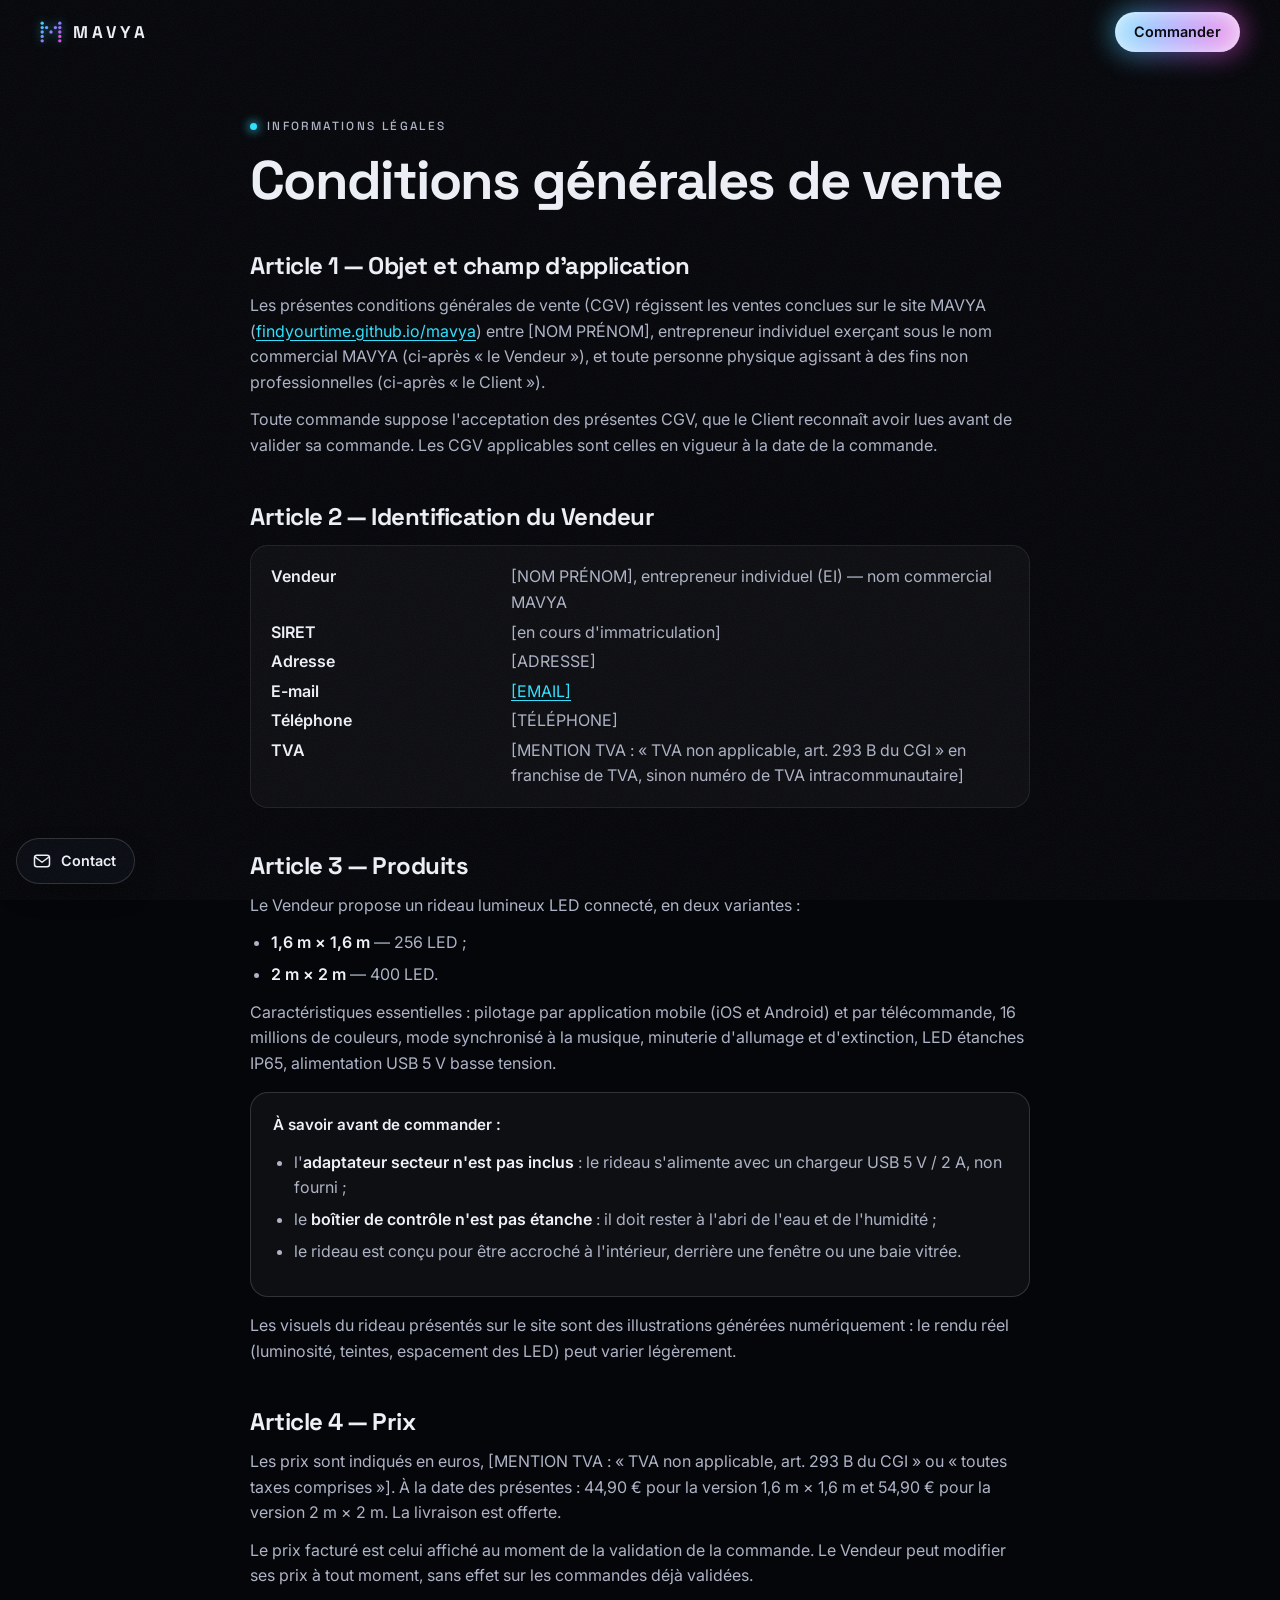
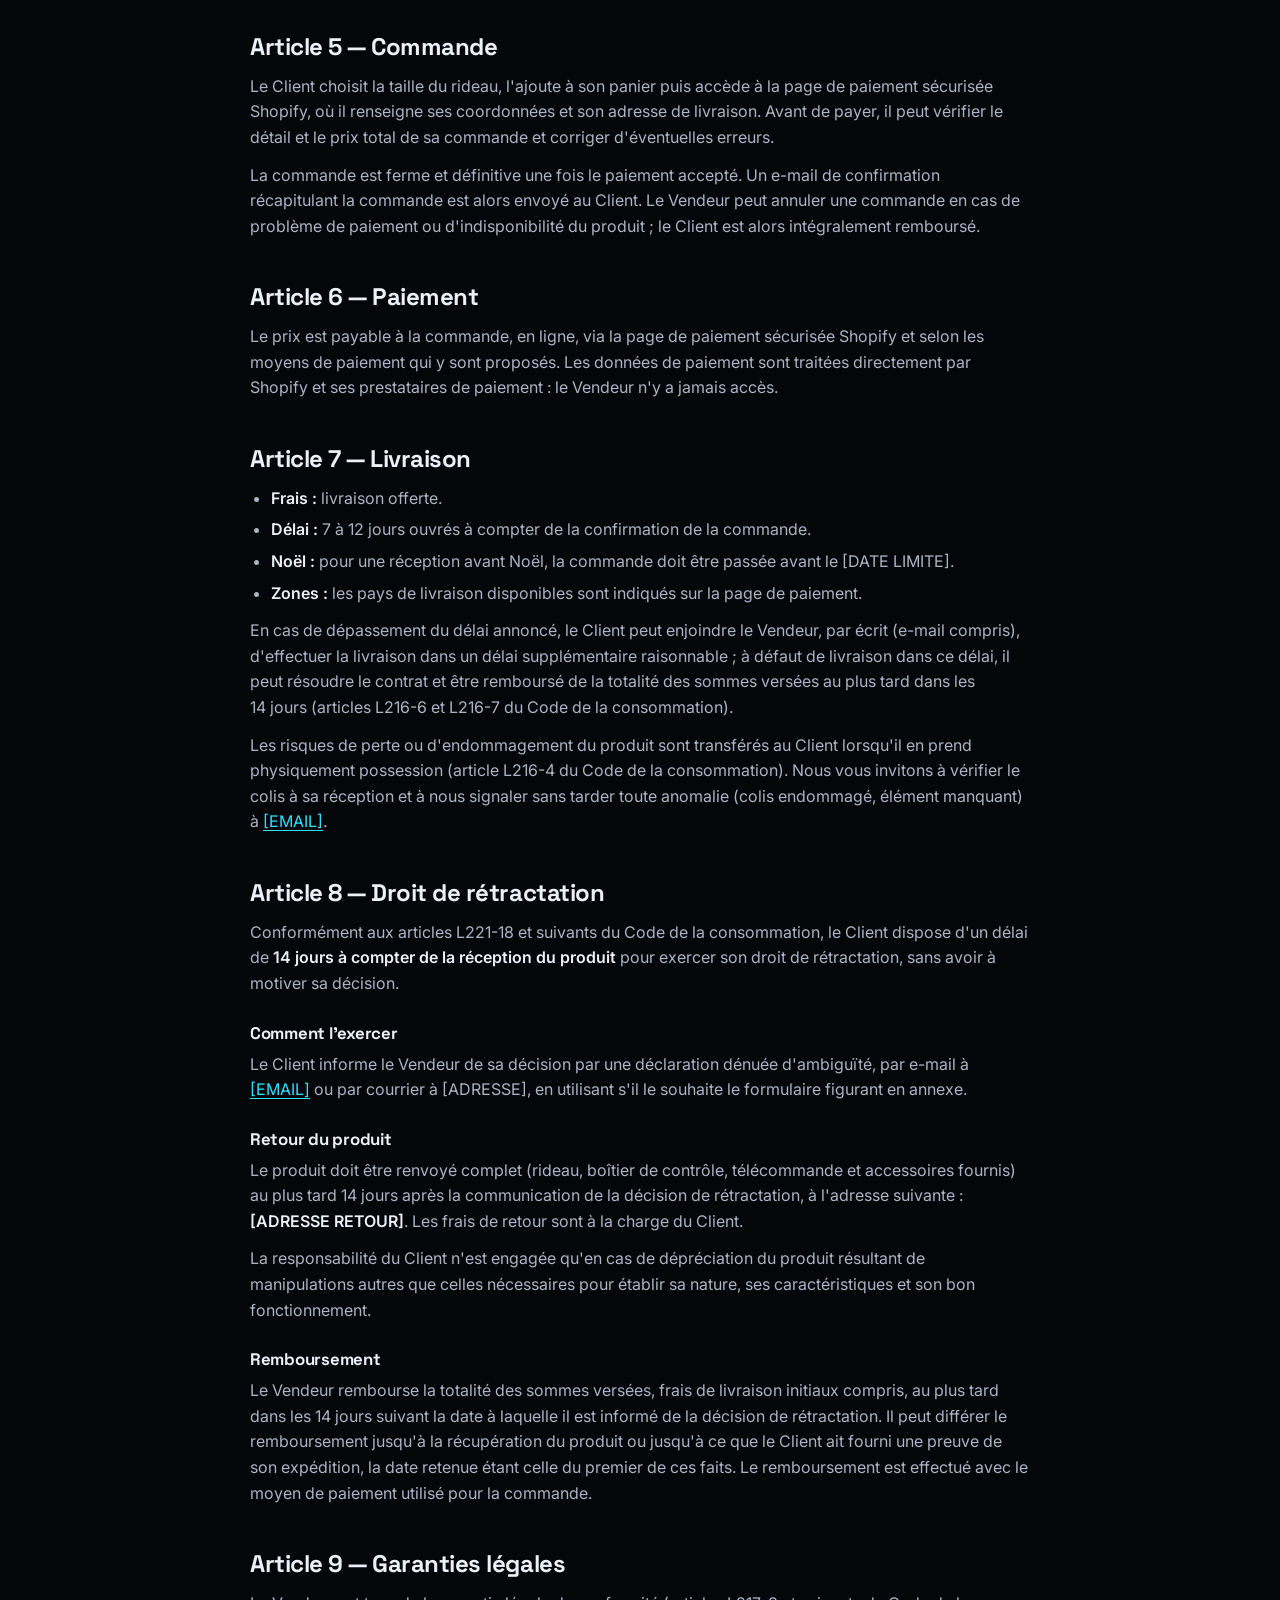
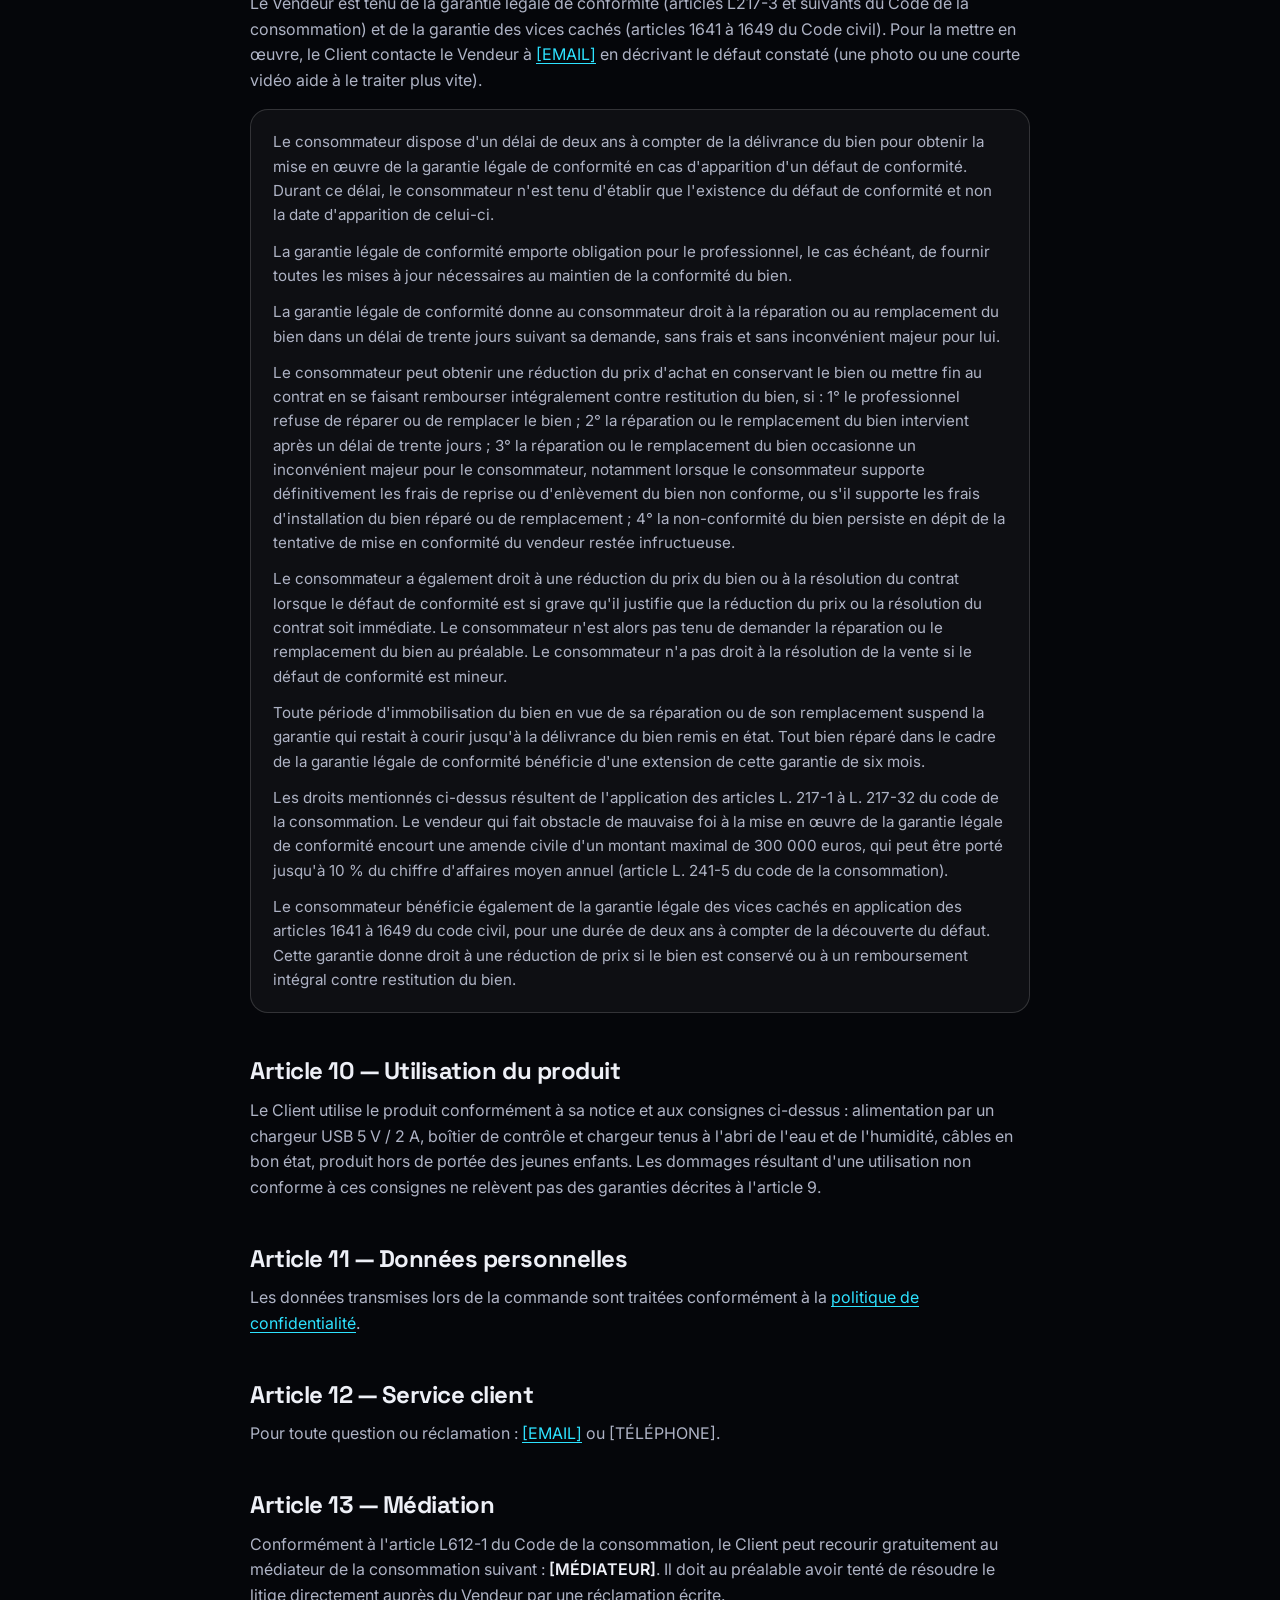
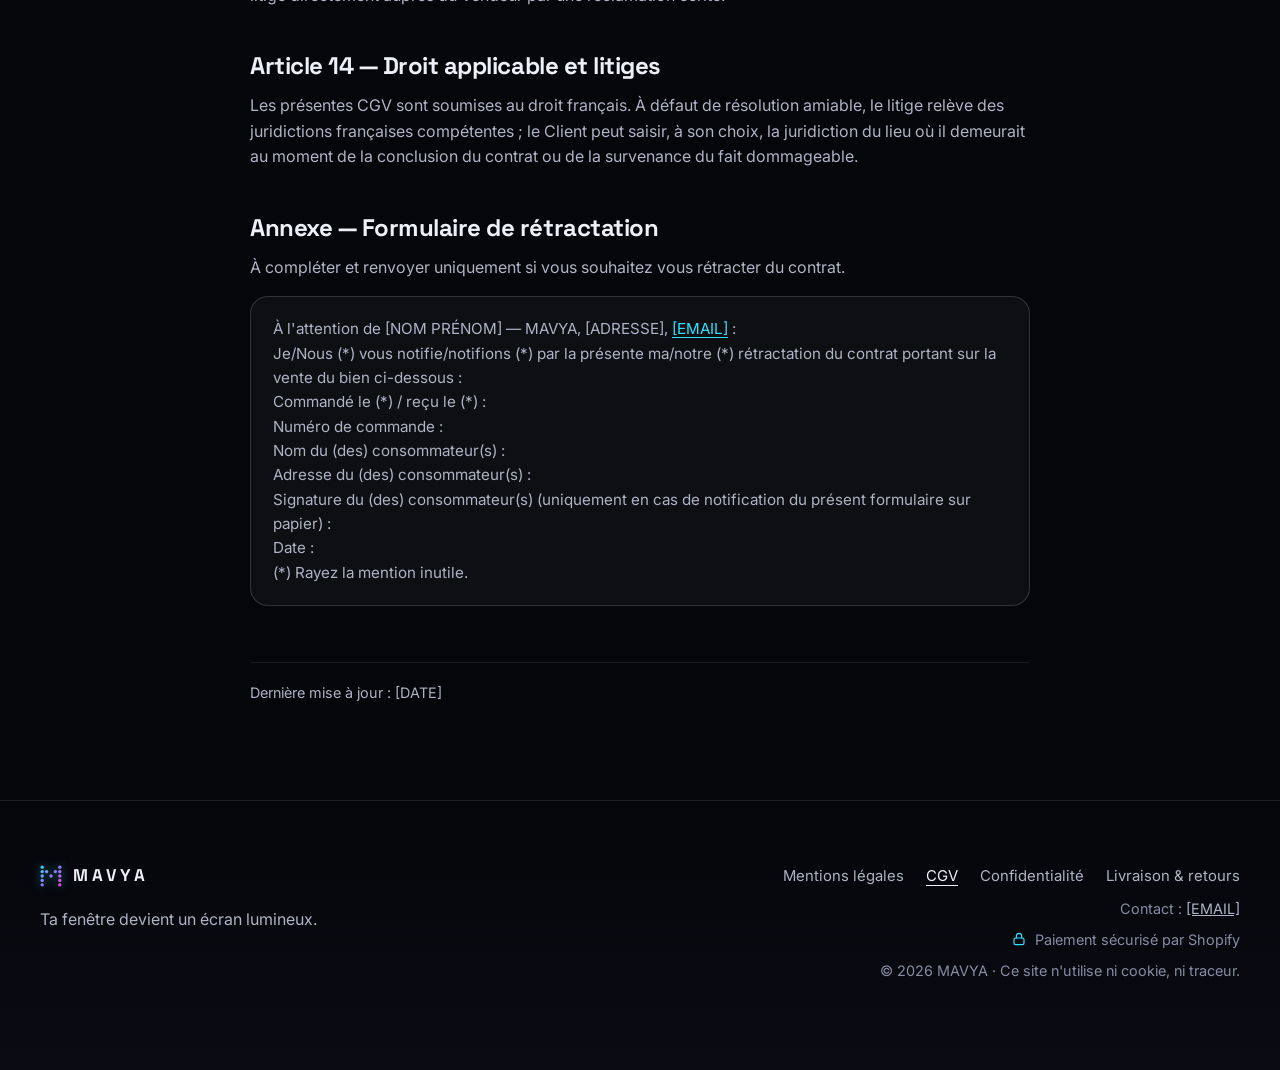
==== cgv.html @ b574ba61 "Site MAVYA : première mise en ligne Co-Authored-By: Claude Opus 5.5 <noreply@anthropic.com>" ====
<!doctype html>
<html lang="fr">
<head>
  <meta charset="utf-8">
  <meta name="viewport" content="width=device-width, initial-scale=1, viewport-fit=cover">
  <title>Conditions générales de vente · MAVYA</title>
  <meta name="description" content="Conditions générales de vente du rideau lumineux LED MAVYA : commande, prix, livraison, droit de rétractation de 14 jours et garanties légales.">
  <link rel="canonical" href="https://findyourtime.github.io/mavya/cgv.html">
  <meta name="theme-color" content="#05060A">
  <meta name="color-scheme" content="dark">
  <link rel="icon" href="assets/img/favicon.svg" type="image/svg+xml">
  <link rel="apple-touch-icon" href="assets/img/apple-touch-icon.png">
  <link rel="preconnect" href="https://fonts.googleapis.com">
  <link rel="preconnect" href="https://fonts.gstatic.com" crossorigin>
  <link rel="stylesheet" href="https://fonts.googleapis.com/css2?family=Inter:wght@400;500;600&family=Space+Grotesk:wght@500;700&display=swap">
  <link rel="stylesheet" href="assets/css/main.css?v=dev">
  <script>document.documentElement.classList.add('js');</script>
  <script type="module" src="assets/js/ui.js?v=dev"></script>
</head>
<body>
  <a class="skip" href="#contenu">Aller au contenu</a>
  <div class="progress" data-progress aria-hidden="true"></div>
  <svg width="0" height="0" style="position:absolute" aria-hidden="true" focusable="false">
    <defs>
      <linearGradient id="g-logo" gradientUnits="userSpaceOnUse" x1="0" y1="0" x2="5" y2="5"><stop offset="0" stop-color="#2DE2FF"/><stop offset=".5" stop-color="#8F7BFF"/><stop offset="1" stop-color="#FF3DD8"/></linearGradient>
      <g id="logo-m"><circle cx=".5" cy=".5" r=".38"/><circle cx="4.5" cy=".5" r=".38"/><circle cx=".5" cy="1.5" r=".38"/><circle cx="1.5" cy="1.5" r=".38"/><circle cx="3.5" cy="1.5" r=".38"/><circle cx="4.5" cy="1.5" r=".38"/><circle cx=".5" cy="2.5" r=".38"/><circle cx="2.5" cy="2.5" r=".38"/><circle cx="4.5" cy="2.5" r=".38"/><circle cx=".5" cy="3.5" r=".38"/><circle cx="4.5" cy="3.5" r=".38"/><circle cx=".5" cy="4.5" r=".38"/><circle cx="4.5" cy="4.5" r=".38"/></g>
    </defs>
  </svg>

  <header class="site-header">
    <div class="wrap site-header__in">
      <a class="logo" href="index.html" aria-label="MAVYA, accueil">
        <svg class="logo__mark" viewBox="0 0 5 5" aria-hidden="true"><use href="#logo-m" fill="url(#g-logo)"/></svg>
        <span>MAVYA</span>
      </a>
      <a class="btn btn--primary btn--small" href="index.html#acheter">Commander</a>
    </div>
  </header>

  <main id="contenu" class="legal">
    <div class="legal__in">
      <p class="eyebrow">Informations légales</p>
      <h1>Conditions générales de vente</h1>

      <h2>Article 1 — Objet et champ d'application</h2>
      <p>Les présentes conditions générales de vente (CGV) régissent les ventes conclues sur le site MAVYA (<a href="https://findyourtime.github.io/mavya/">findyourtime.github.io/mavya</a>) entre [NOM PRÉNOM], entrepreneur individuel exerçant sous le nom commercial MAVYA (ci-après «&nbsp;le Vendeur&nbsp;»), et toute personne physique agissant à des fins non professionnelles (ci-après «&nbsp;le Client&nbsp;»).</p>
      <p>Toute commande suppose l'acceptation des présentes CGV, que le Client reconnaît avoir lues avant de valider sa commande. Les CGV applicables sont celles en vigueur à la date de la commande.</p>

      <h2>Article 2 — Identification du Vendeur</h2>
      <dl>
        <dt>Vendeur</dt><dd>[NOM PRÉNOM], entrepreneur individuel (EI) — nom commercial MAVYA</dd>
        <dt>SIRET</dt><dd>[en cours d'immatriculation]</dd>
        <dt>Adresse</dt><dd>[ADRESSE]</dd>
        <dt>E-mail</dt><dd><a href="mailto:[EMAIL]">[EMAIL]</a></dd>
        <dt>Téléphone</dt><dd>[TÉLÉPHONE]</dd>
        <dt>TVA</dt><dd>[MENTION TVA&nbsp;: «&nbsp;TVA non applicable, art. 293 B du CGI&nbsp;» en franchise de TVA, sinon numéro de TVA intracommunautaire]</dd>
      </dl>

      <h2>Article 3 — Produits</h2>
      <p>Le Vendeur propose un rideau lumineux LED connecté, en deux variantes&nbsp;:</p>
      <ul>
        <li><strong>1,6&nbsp;m&nbsp;×&nbsp;1,6&nbsp;m</strong> — 256&nbsp;LED&nbsp;;</li>
        <li><strong>2&nbsp;m&nbsp;×&nbsp;2&nbsp;m</strong> — 400&nbsp;LED.</li>
      </ul>
      <p>Caractéristiques essentielles&nbsp;: pilotage par application mobile (iOS et Android) et par télécommande, 16 millions de couleurs, mode synchronisé à la musique, minuterie d'allumage et d'extinction, LED étanches IP65, alimentation USB 5&nbsp;V basse tension.</p>
      <div class="legal__box">
        <p><strong>À savoir avant de commander&nbsp;:</strong></p>
        <ul>
          <li>l'<strong>adaptateur secteur n'est pas inclus</strong>&nbsp;: le rideau s'alimente avec un chargeur USB 5&nbsp;V&nbsp;/&nbsp;2&nbsp;A, non fourni&nbsp;;</li>
          <li>le <strong>boîtier de contrôle n'est pas étanche</strong>&nbsp;: il doit rester à l'abri de l'eau et de l'humidité&nbsp;;</li>
          <li>le rideau est conçu pour être accroché à l'intérieur, derrière une fenêtre ou une baie vitrée.</li>
        </ul>
      </div>
      <p>Les visuels du rideau présentés sur le site sont des illustrations générées numériquement&nbsp;: le rendu réel (luminosité, teintes, espacement des LED) peut varier légèrement.</p>

      <h2>Article 4 — Prix</h2>
      <p>Les prix sont indiqués en euros, [MENTION TVA&nbsp;: «&nbsp;TVA non applicable, art. 293 B du CGI&nbsp;» ou «&nbsp;toutes taxes comprises&nbsp;»]. À la date des présentes&nbsp;: 44,90&nbsp;€ pour la version 1,6&nbsp;m&nbsp;×&nbsp;1,6&nbsp;m et 54,90&nbsp;€ pour la version 2&nbsp;m&nbsp;×&nbsp;2&nbsp;m. La livraison est offerte.</p>
      <p>Le prix facturé est celui affiché au moment de la validation de la commande. Le Vendeur peut modifier ses prix à tout moment, sans effet sur les commandes déjà validées.</p>

      <h2>Article 5 — Commande</h2>
      <p>Le Client choisit la taille du rideau, l'ajoute à son panier puis accède à la page de paiement sécurisée Shopify, où il renseigne ses coordonnées et son adresse de livraison. Avant de payer, il peut vérifier le détail et le prix total de sa commande et corriger d'éventuelles erreurs.</p>
      <p>La commande est ferme et définitive une fois le paiement accepté. Un e-mail de confirmation récapitulant la commande est alors envoyé au Client. Le Vendeur peut annuler une commande en cas de problème de paiement ou d'indisponibilité du produit&nbsp;; le Client est alors intégralement remboursé.</p>

      <h2>Article 6 — Paiement</h2>
      <p>Le prix est payable à la commande, en ligne, via la page de paiement sécurisée Shopify et selon les moyens de paiement qui y sont proposés. Les données de paiement sont traitées directement par Shopify et ses prestataires de paiement&nbsp;: le Vendeur n'y a jamais accès.</p>

      <h2>Article 7 — Livraison</h2>
      <ul>
        <li><strong>Frais&nbsp;:</strong> livraison offerte.</li>
        <li><strong>Délai&nbsp;:</strong> 7 à 12 jours ouvrés à compter de la confirmation de la commande.</li>
        <li><strong>Noël&nbsp;:</strong> pour une réception avant Noël, la commande doit être passée avant le [DATE LIMITE].</li>
        <li><strong>Zones&nbsp;:</strong> les pays de livraison disponibles sont indiqués sur la page de paiement.</li>
      </ul>
      <p>En cas de dépassement du délai annoncé, le Client peut enjoindre le Vendeur, par écrit (e-mail compris), d'effectuer la livraison dans un délai supplémentaire raisonnable&nbsp;; à défaut de livraison dans ce délai, il peut résoudre le contrat et être remboursé de la totalité des sommes versées au plus tard dans les 14&nbsp;jours (articles L216-6 et L216-7 du Code de la consommation).</p>
      <p>Les risques de perte ou d'endommagement du produit sont transférés au Client lorsqu'il en prend physiquement possession (article L216-4 du Code de la consommation). Nous vous invitons à vérifier le colis à sa réception et à nous signaler sans tarder toute anomalie (colis endommagé, élément manquant) à <a href="mailto:[EMAIL]">[EMAIL]</a>.</p>

      <h2>Article 8 — Droit de rétractation</h2>
      <p>Conformément aux articles L221-18 et suivants du Code de la consommation, le Client dispose d'un délai de <strong>14&nbsp;jours à compter de la réception du produit</strong> pour exercer son droit de rétractation, sans avoir à motiver sa décision.</p>
      <h3>Comment l'exercer</h3>
      <p>Le Client informe le Vendeur de sa décision par une déclaration dénuée d'ambiguïté, par e-mail à <a href="mailto:[EMAIL]">[EMAIL]</a> ou par courrier à [ADRESSE], en utilisant s'il le souhaite le formulaire figurant en annexe.</p>
      <h3>Retour du produit</h3>
      <p>Le produit doit être renvoyé complet (rideau, boîtier de contrôle, télécommande et accessoires fournis) au plus tard 14&nbsp;jours après la communication de la décision de rétractation, à l'adresse suivante&nbsp;: <strong>[ADRESSE RETOUR]</strong>. Les frais de retour sont à la charge du Client.</p>
      <p>La responsabilité du Client n'est engagée qu'en cas de dépréciation du produit résultant de manipulations autres que celles nécessaires pour établir sa nature, ses caractéristiques et son bon fonctionnement.</p>
      <h3>Remboursement</h3>
      <p>Le Vendeur rembourse la totalité des sommes versées, frais de livraison initiaux compris, au plus tard dans les 14&nbsp;jours suivant la date à laquelle il est informé de la décision de rétractation. Il peut différer le remboursement jusqu'à la récupération du produit ou jusqu'à ce que le Client ait fourni une preuve de son expédition, la date retenue étant celle du premier de ces faits. Le remboursement est effectué avec le moyen de paiement utilisé pour la commande.</p>

      <h2>Article 9 — Garanties légales</h2>
      <p>Le Vendeur est tenu de la garantie légale de conformité (articles L217-3 et suivants du Code de la consommation) et de la garantie des vices cachés (articles 1641 à 1649 du Code civil). Pour la mettre en œuvre, le Client contacte le Vendeur à <a href="mailto:[EMAIL]">[EMAIL]</a> en décrivant le défaut constaté (une photo ou une courte vidéo aide à le traiter plus vite).</p>
      <div class="legal__box">
        <p>Le consommateur dispose d'un délai de deux ans à compter de la délivrance du bien pour obtenir la mise en œuvre de la garantie légale de conformité en cas d'apparition d'un défaut de conformité. Durant ce délai, le consommateur n'est tenu d'établir que l'existence du défaut de conformité et non la date d'apparition de celui-ci.</p>
        <p>La garantie légale de conformité emporte obligation pour le professionnel, le cas échéant, de fournir toutes les mises à jour nécessaires au maintien de la conformité du bien.</p>
        <p>La garantie légale de conformité donne au consommateur droit à la réparation ou au remplacement du bien dans un délai de trente jours suivant sa demande, sans frais et sans inconvénient majeur pour lui.</p>
        <p>Le consommateur peut obtenir une réduction du prix d'achat en conservant le bien ou mettre fin au contrat en se faisant rembourser intégralement contre restitution du bien, si&nbsp;: 1° le professionnel refuse de réparer ou de remplacer le bien&nbsp;; 2° la réparation ou le remplacement du bien intervient après un délai de trente jours&nbsp;; 3° la réparation ou le remplacement du bien occasionne un inconvénient majeur pour le consommateur, notamment lorsque le consommateur supporte définitivement les frais de reprise ou d'enlèvement du bien non conforme, ou s'il supporte les frais d'installation du bien réparé ou de remplacement&nbsp;; 4° la non-conformité du bien persiste en dépit de la tentative de mise en conformité du vendeur restée infructueuse.</p>
        <p>Le consommateur a également droit à une réduction du prix du bien ou à la résolution du contrat lorsque le défaut de conformité est si grave qu'il justifie que la réduction du prix ou la résolution du contrat soit immédiate. Le consommateur n'est alors pas tenu de demander la réparation ou le remplacement du bien au préalable. Le consommateur n'a pas droit à la résolution de la vente si le défaut de conformité est mineur.</p>
        <p>Toute période d'immobilisation du bien en vue de sa réparation ou de son remplacement suspend la garantie qui restait à courir jusqu'à la délivrance du bien remis en état. Tout bien réparé dans le cadre de la garantie légale de conformité bénéficie d'une extension de cette garantie de six mois.</p>
        <p>Les droits mentionnés ci-dessus résultent de l'application des articles L. 217-1 à L. 217-32 du code de la consommation. Le vendeur qui fait obstacle de mauvaise foi à la mise en œuvre de la garantie légale de conformité encourt une amende civile d'un montant maximal de 300 000 euros, qui peut être porté jusqu'à 10 % du chiffre d'affaires moyen annuel (article L. 241-5 du code de la consommation).</p>
        <p>Le consommateur bénéficie également de la garantie légale des vices cachés en application des articles 1641 à 1649 du code civil, pour une durée de deux ans à compter de la découverte du défaut. Cette garantie donne droit à une réduction de prix si le bien est conservé ou à un remboursement intégral contre restitution du bien.</p>
      </div>

      <h2>Article 10 — Utilisation du produit</h2>
      <p>Le Client utilise le produit conformément à sa notice et aux consignes ci-dessus&nbsp;: alimentation par un chargeur USB 5&nbsp;V&nbsp;/&nbsp;2&nbsp;A, boîtier de contrôle et chargeur tenus à l'abri de l'eau et de l'humidité, câbles en bon état, produit hors de portée des jeunes enfants. Les dommages résultant d'une utilisation non conforme à ces consignes ne relèvent pas des garanties décrites à l'article 9.</p>

      <h2>Article 11 — Données personnelles</h2>
      <p>Les données transmises lors de la commande sont traitées conformément à la <a href="confidentialite.html">politique de confidentialité</a>.</p>

      <h2>Article 12 — Service client</h2>
      <p>Pour toute question ou réclamation&nbsp;: <a href="mailto:[EMAIL]">[EMAIL]</a> ou [TÉLÉPHONE].</p>

      <h2>Article 13 — Médiation</h2>
      <p>Conformément à l'article L612-1 du Code de la consommation, le Client peut recourir gratuitement au médiateur de la consommation suivant&nbsp;: <strong>[MÉDIATEUR]</strong>. Il doit au préalable avoir tenté de résoudre le litige directement auprès du Vendeur par une réclamation écrite.</p>

      <h2>Article 14 — Droit applicable et litiges</h2>
      <p>Les présentes CGV sont soumises au droit français. À défaut de résolution amiable, le litige relève des juridictions françaises compétentes&nbsp;; le Client peut saisir, à son choix, la juridiction du lieu où il demeurait au moment de la conclusion du contrat ou de la survenance du fait dommageable.</p>

      <h2>Annexe — Formulaire de rétractation</h2>
      <p>À compléter et renvoyer uniquement si vous souhaitez vous rétracter du contrat.</p>
      <div class="legal__box">
        <p class="legal__form">À l'attention de [NOM PRÉNOM] — MAVYA, [ADRESSE], <a href="mailto:[EMAIL]">[EMAIL]</a>&nbsp;:
Je/Nous (*) vous notifie/notifions (*) par la présente ma/notre (*) rétractation du contrat portant sur la vente du bien ci-dessous&nbsp;:
Commandé le (*) / reçu le (*)&nbsp;:
Numéro de commande&nbsp;:
Nom du (des) consommateur(s)&nbsp;:
Adresse du (des) consommateur(s)&nbsp;:
Signature du (des) consommateur(s) (uniquement en cas de notification du présent formulaire sur papier)&nbsp;:
Date&nbsp;:
(*) Rayez la mention inutile.</p>
      </div>

      <p class="legal__updated">Dernière mise à jour&nbsp;: [DATE]</p>
    </div>
  </main>

  <footer class="site-footer">
    <div class="wrap site-footer__in">
      <div>
        <a class="logo" href="index.html" aria-label="MAVYA, accueil">
          <svg class="logo__mark" viewBox="0 0 5 5" aria-hidden="true"><use href="#logo-m" fill="url(#g-logo)"/></svg>
          <span>MAVYA</span>
        </a>
        <p class="site-footer__slogan">Ta fenêtre devient un écran lumineux.</p>
      </div>
      <div class="site-footer__info">
        <nav class="site-footer__legal" aria-label="Informations légales">
          <a href="mentions-legales.html">Mentions légales</a>
          <a href="cgv.html" aria-current="page">CGV</a>
          <a href="confidentialite.html">Confidentialité</a>
          <a href="livraison-retours.html">Livraison &amp; retours</a>
        </nav>
        <p>Contact&nbsp;: <a href="mailto:[EMAIL]">[EMAIL]</a></p>
        <p class="site-footer__secure"><svg viewBox="0 0 24 24" aria-hidden="true"><rect x="4.5" y="10.5" width="15" height="10" rx="2.5"/><path d="M8 10.5v-3a4 4 0 0 1 8 0v3"/></svg>Paiement sécurisé par Shopify</p>
        <p>© 2026 MAVYA · Ce site n'utilise ni cookie, ni traceur.</p>
      </div>
    </div>
  </footer>

  <!-- boutons flottants : contact, et retour en haut (visible après le premier écran) -->
  <a class="fab fab--mail" href="mailto:[EMAIL]"><svg viewBox="0 0 24 24" aria-hidden="true"><rect x="3" y="5" width="18" height="14" rx="3"/><path d="m4 7.5 8 6 8-6"/></svg><span class="fab__label">Contact<span class="sr-only"> par e-mail</span></span></a>
  <a class="fab fab--top" href="#top" data-totop><svg viewBox="0 0 24 24" aria-hidden="true"><path d="M12 19V5m-6 6 6-6 6 6"/></svg><span class="fab__label">Revenir en haut de la page</span></a>

  <!-- bandeau cookies : emplacement réservé, vide tant que le site n'utilise aucun traceur (voir README) -->
  <div class="consent" id="consent" hidden></div>
</body>
</html>
---- assets/css/main.css ----
/* MAVYA — feuille de style commune (accueil + pages légales). Mobile d'abord. */

:root {
  --bg: #05060A;
  --bg-1: #0A0C13;
  --bg-2: #10131C;
  --line: rgba(255, 255, 255, .08);
  --line-2: rgba(255, 255, 255, .15);
  --ink: #EEF0F7;
  --ink-2: #AEB3C5;
  --ink-3: #868CA2;
  --cyan: #2DE2FF;
  --magenta: #FF3DD8;
  --violet: #8F7BFF;
  --gold: #FFC65A;
  --neon: linear-gradient(100deg, var(--cyan), var(--violet) 50%, var(--magenta));
  --f-display: 'Space Grotesk', ui-sans-serif, system-ui, -apple-system, 'Segoe UI', Roboto, sans-serif;
  --f-body: 'Inter', ui-sans-serif, system-ui, -apple-system, 'Segoe UI', Roboto, sans-serif;
  --r-lg: 28px;
  --r-md: 20px;
  --r-pill: 999px;
  --ease: cubic-bezier(.2, .75, .2, 1);
  --header-h: 64px;
  --header-h-s: 52px;    /* en-tête réduit, dès qu'on a défilé */
  --consent-h: 0px;      /* hauteur du futur bandeau cookies (emplacement réservé, voir plus bas) */
  --float-bottom: calc(env(safe-area-inset-bottom) + var(--consent-h) + 16px);   /* boutons flottants */
  --gutter: 20px;
  color-scheme: dark;
}

/* ---------- Base ---------- */
*, *::before, *::after { box-sizing: border-box; }
html { -webkit-text-size-adjust: 100%; text-size-adjust: 100%; scroll-padding-top: calc(var(--header-h-s) + 16px); }
@media (prefers-reduced-motion: no-preference) { html:has(.legal) { scroll-behavior: smooth; } }   /* l'accueil défile avec Lenis */
html.lenis, html.lenis body { height: auto; }
.lenis.lenis-smooth { scroll-behavior: auto !important; }
.lenis.lenis-stopped { overflow: clip; }
body {
  margin: 0; min-height: 100vh; background: var(--bg); color: var(--ink);
  font: 400 1rem/1.6 var(--f-body); -webkit-font-smoothing: antialiased; -moz-osx-font-smoothing: grayscale;
  overflow-x: clip;
}
/* grain léger sur toute la page */
body::after {
  content: ""; position: fixed; inset: 0; z-index: 90; pointer-events: none; opacity: .055;
  background-image: url("data:image/svg+xml,%3Csvg xmlns='http://www.w3.org/2000/svg' width='160' height='160'%3E%3Cfilter id='n'%3E%3CfeTurbulence type='fractalNoise' baseFrequency='.85' numOctaves='2' stitchTiles='stitch'/%3E%3C/filter%3E%3Crect width='100%25' height='100%25' filter='url(%23n)'/%3E%3C/svg%3E");
}
img, svg, canvas { display: block; max-width: 100%; }
a { color: inherit; }
p { margin: 0; }
h1, h2, h3 { margin: 0; font-family: var(--f-display); font-weight: 700; letter-spacing: -.03em; line-height: 1.04; text-wrap: balance; }
h2 { font-size: clamp(2rem, 7.6vw, 3.9rem); }
h3 { font-size: 1.14rem; line-height: 1.25; letter-spacing: -.015em; }
::selection { background: rgba(255, 61, 216, .35); color: #fff; }
:focus-visible { outline: 2px solid var(--cyan); outline-offset: 3px; border-radius: 6px; }
[tabindex="-1"]:focus-visible { outline: none; }   /* sections ciblées par un lien interne : le focus suit, sans cadre */
.nowrap { white-space: nowrap; }
.sr-only { position: absolute !important; width: 1px; height: 1px; overflow: hidden; clip: rect(0 0 0 0); white-space: nowrap; }
.skip { position: fixed; z-index: 100; left: 12px; top: 12px; padding: 10px 16px; border-radius: var(--r-pill); background: var(--ink); color: var(--bg); font-weight: 600; text-decoration: none; transform: translateY(-160%); }
.skip:focus { transform: none; }
.wrap { width: min(1200px, 100% - var(--gutter) * 2); margin-inline: auto; }
.wrap--narrow { width: min(820px, 100% - var(--gutter) * 2); }
.section { position: relative; padding: clamp(88px, 15vw, 168px) 0; }

.eyebrow {
  display: inline-flex; align-items: center; gap: 10px;
  font: 500 .74rem/1.2 var(--f-display); letter-spacing: .2em; text-transform: uppercase; color: var(--ink-2);
}
.eyebrow::before { content: ""; flex: none; width: 7px; height: 7px; border-radius: 50%; background: var(--cyan); box-shadow: 0 0 10px 2px rgba(45, 226, 255, .6); }
.glow-text { background: var(--neon); -webkit-background-clip: text; background-clip: text; color: transparent; }
.gold-text { background: linear-gradient(100deg, #FFE29A, var(--gold) 45%, #FF9A3D); -webkit-background-clip: text; background-clip: text; color: transparent; }
.section-head { display: grid; gap: 16px; justify-items: center; max-width: 780px; margin: 0 auto clamp(40px, 7vw, 72px); text-align: center; }
.section-head > p:not(.eyebrow) { max-width: 560px; color: var(--ink-2); font-size: 1.05rem; }

/* ---------- Boutons ---------- */
.btn {
  position: relative; display: inline-flex; align-items: center; justify-content: center; gap: 10px;
  min-height: 52px; padding: 0 26px; border: 1px solid transparent; border-radius: var(--r-pill);
  font: 600 1rem/1 var(--f-body); text-decoration: none; white-space: nowrap; cursor: pointer;
  transition: transform .25s var(--ease), background-color .25s var(--ease), border-color .25s var(--ease), box-shadow .25s var(--ease);
  -webkit-tap-highlight-color: transparent;
}
.btn svg { width: 18px; height: 18px; flex: none; }
.btn--primary { isolation: isolate; background: #F4F6FF; color: #05060A; box-shadow: inset 0 1px 0 #fff; }
.btn--primary::before {
  content: ""; position: absolute; z-index: -1; inset: -3px; border-radius: inherit;
  background: var(--neon); filter: blur(14px); opacity: .6; transition: opacity .3s var(--ease);
}
.btn--ghost { background: rgba(255, 255, 255, .04); color: var(--ink); border-color: var(--line-2); }
.btn--small { min-height: 40px; padding: 0 18px; font-size: .9rem; }
.btn--block { width: 100%; }
.btn:active { transform: scale(.97); }

/* ---------- En-tête : se réduit, devient translucide et floute ce qui passe dessous au défilement ---------- */
.site-header {
  position: fixed; z-index: 50; inset: 0 0 auto; padding-top: env(safe-area-inset-top);
  border-bottom: 1px solid transparent;
  transition: background-color .35s var(--ease), border-color .35s var(--ease), -webkit-backdrop-filter .35s var(--ease), backdrop-filter .35s var(--ease);
}
.site-header.is-scrolled, html:not(.js) .site-header {
  background: rgba(5, 6, 10, .6); border-bottom-color: var(--line);
  -webkit-backdrop-filter: blur(16px) saturate(150%); backdrop-filter: blur(16px) saturate(150%);
}
.site-header__in { height: var(--header-h); display: flex; align-items: center; justify-content: space-between; gap: 16px; transition: height .35s var(--ease); }
.site-header.is-scrolled .site-header__in { height: var(--header-h-s); }
.logo { display: inline-flex; align-items: center; gap: 11px; color: var(--ink); text-decoration: none; font: 700 1.06rem/1 var(--f-display); letter-spacing: .24em; transform-origin: 0 50%; transition: transform .35s var(--ease); }
.site-header.is-scrolled .logo { transform: scale(.92); }
.logo__mark { width: 22px; height: 22px; filter: drop-shadow(0 0 5px rgba(45, 226, 255, .55)); }
.site-nav { display: none; }
@media (min-width: 900px) {
  .site-nav { display: flex; gap: 30px; margin-left: auto; margin-right: 12px; }
  .site-nav a { color: var(--ink-2); font-size: .92rem; text-decoration: none; transition: color .2s, text-shadow .2s; }
}

/* ---------- Barre de progression de lecture (dévoile le dégradé néon de gauche à droite) ---------- */
.progress {
  position: fixed; z-index: 55; top: 0; left: 0; right: 0; height: 2px; pointer-events: none;
  background: var(--neon); box-shadow: 0 0 10px rgba(143, 123, 255, .8), 0 0 3px rgba(45, 226, 255, .7);
  clip-path: inset(-8px calc(100% - var(--p, 0) * 100%) -8px 0);
}

/* ---------- Cadre de grille LED (une « fenêtre ») ---------- */
.led-frame {
  position: relative; aspect-ratio: 1; border-radius: 26px; border: 1px solid var(--line);
  background: radial-gradient(120% 90% at 50% 0%, rgba(143, 123, 255, .07), transparent 60%), linear-gradient(180deg, #0B0D15, #06070C);
  box-shadow: inset 0 1px 0 rgba(255, 255, 255, .05), 0 40px 90px -40px rgba(0, 0, 0, .9);
}
.led-frame::after { /* reflet de vitre */
  content: ""; position: absolute; inset: 0; border-radius: inherit; pointer-events: none;
  background: linear-gradient(125deg, rgba(255, 255, 255, .055), transparent 32%, transparent 70%, rgba(255, 255, 255, .025));
}
.led { width: 100%; height: 100%; }

/* ---------- Hero ---------- */
.hero { position: relative; display: grid; align-items: center; min-height: 100vh; min-height: 100svh; padding: calc(var(--header-h) + 6px) 0 36px; overflow: clip; }
.hero::before {
  content: ""; position: absolute; inset: 0; pointer-events: none;
  background:
    radial-gradient(42% 30% at 50% 26%, rgba(45, 226, 255, .14), transparent 70%),
    radial-gradient(50% 32% at 70% 62%, rgba(255, 61, 216, .11), transparent 70%),
    radial-gradient(40% 26% at 25% 70%, rgba(255, 198, 90, .06), transparent 70%);
}
.hero__in { position: relative; display: grid; gap: 22px; justify-items: center; text-align: center; }
.hero__visual { width: min(80vw, 44svh, 600px); }
.hero__text { display: grid; gap: 16px; justify-items: center; }
.hero__title { font-size: clamp(1.9rem, 8.4vw, 2.9rem); line-height: 1.02; }
.hero__title span { display: block; white-space: nowrap; }
.hero__lead { max-width: 30rem; color: var(--ink-2); font-size: 1rem; }
.hero__cta { display: grid; gap: 12px; justify-items: center; margin-top: 4px; }
.hero__meta { color: var(--ink-3); font-size: .86rem; }
.hero__meta strong { color: var(--ink); font-weight: 600; }
@media (max-height: 700px) and (max-width: 899px) { .hero__lead { display: none; } }
@media (min-width: 900px) {
  .hero__in { grid-template-columns: 1fr minmax(0, 1fr); gap: clamp(40px, 6vw, 96px); justify-items: start; text-align: left; }
  .hero__visual { order: 2; width: min(100%, 74vh, 620px); justify-self: end; }
  .hero__text { justify-items: start; gap: 22px; }
  .hero__title { font-size: clamp(3rem, 4.9vw, 4.9rem); }
  .hero__lead { font-size: 1.12rem; }
  .hero__cta { justify-items: start; }
}
.scroll-hint {
  position: absolute; left: 50%; bottom: 14px; width: 26px; height: 40px; margin-left: -13px;
  border: 1px solid var(--line-2); border-radius: 14px; display: none;
}
.scroll-hint::after { content: ""; position: absolute; left: 50%; top: 8px; width: 3px; height: 8px; margin-left: -1.5px; border-radius: 2px; background: var(--ink-2); }
@media (min-width: 900px) and (min-height: 720px) { .scroll-hint { display: block; } }
/* entrée du hero (CSS : ne dépend pas du chargement des scripts) */
@keyframes rise { from { opacity: 0; transform: translateY(14px); } }
@keyframes fade { from { opacity: 0; } }
@keyframes nudge { 50% { transform: translateY(8px); opacity: .3; } }
.motion .hero__text > * { animation: rise .9s var(--ease) both; }
.motion .hero__text > :nth-child(2) { animation-delay: .06s; }
.motion .hero__text > :nth-child(3) { animation-delay: .16s; }
.motion .hero__text > :nth-child(4) { animation-delay: .26s; }
.motion .hero__visual { animation: fade 1.4s ease both; }
.motion .scroll-hint::after { animation: nudge 1.8s ease-in-out infinite; }

/* ---------- Histoire au défilement (grille épinglée) ---------- */
.story { position: relative; }
.pin-head { display: grid; gap: 14px; justify-items: center; padding-top: clamp(72px, 12vw, 132px); text-align: center; }
.story__stage, .street__stage { padding: clamp(36px, 6vw, 64px) 0 clamp(80px, 12vw, 140px); }
.motion .story__track { height: calc(100vh + 5 * 72vh); height: calc(100svh + 5 * 72svh); }
.motion .story__stage, .motion .street__stage {
  position: sticky; top: 0; height: 100vh; height: 100svh; display: grid; align-items: center; overflow: clip;
  padding: calc(var(--header-h-s) + 4px) 0 calc(env(safe-area-inset-bottom) + 92px);   /* en-tête réduit ; place de la barre d'achat */
}
@media (min-width: 900px) { .motion .story__stage, .motion .street__stage { padding-bottom: 24px; } }
.story__in { display: grid; gap: clamp(14px, 2.4svh, 22px); justify-items: center; text-align: center; }
.story__visual { width: min(76vw, 42svh, 560px); }
.story__captions { position: relative; width: 100%; max-width: 30rem; }
.motion .story__captions { min-height: 8.6rem; }
.story__step { display: none; }
.story__step.is-active { display: block; }
html:not(.js) .story__step { display: block; margin-bottom: 28px; }
.motion .story__step { display: block; position: absolute; inset: 0 0 auto; opacity: 0; transform: translateY(14px); transition: opacity .45s var(--ease), transform .45s var(--ease); visibility: hidden; }
.motion .story__step.is-active { opacity: 1; transform: none; visibility: visible; }
.story__num { font: 500 .74rem/1 var(--f-display); letter-spacing: .2em; color: var(--cyan); margin-bottom: 10px; }
.story__step h3 { font-size: clamp(1.32rem, 5.2vw, 2.1rem); letter-spacing: -.025em; line-height: 1.1; }
.story__step p:not(.story__num) { margin-top: 10px; color: var(--ink-2); font-size: .98rem; }
.chips { display: flex; flex-wrap: wrap; justify-content: center; gap: 6px; margin-top: 12px; }
.chip { display: inline-flex; align-items: center; gap: 6px; padding: 5px 11px; border-radius: var(--r-pill); border: 1px solid var(--line-2); background: rgba(255, 255, 255, .03); color: var(--ink-2); font-size: .78rem; }
.chip svg { width: 14px; height: 14px; }
.eq { display: inline-flex; align-items: flex-end; gap: 2px; height: 12px; }
.eq i { width: 3px; height: 100%; border-radius: 1px; background: var(--magenta); transform-origin: bottom; }
.motion .eq i { animation: eq .9s ease-in-out infinite alternate; }
.motion .eq i:nth-child(2) { animation-delay: -.3s; } .motion .eq i:nth-child(3) { animation-delay: -.6s; } .motion .eq i:nth-child(4) { animation-delay: -.15s; }
@keyframes eq { from { transform: scaleY(.25); } to { transform: scaleY(1); } }
.story__nav { display: grid; grid-template-columns: repeat(5, 1fr); gap: 6px; width: min(100% - 100px, 340px); }   /* place des boutons flottants */
.story__dot { position: relative; height: 40px; padding: 0; border: 0; background: none; cursor: pointer; color: var(--ink-3); font: 500 .7rem/1 var(--f-body); }
.story__dot::before { content: ""; position: absolute; left: 0; right: 0; top: 50%; height: 3px; margin-top: -1.5px; border-radius: 3px; background: rgba(255, 255, 255, .16); transition: background-color .3s; }
.story__dot[aria-current="step"]::before { background: var(--neon); box-shadow: 0 0 12px rgba(45, 226, 255, .45); }
@media (min-width: 900px) {
  .story__in { grid-template-columns: minmax(0, 1fr) minmax(0, .9fr); grid-template-areas: "visual captions" "visual nav"; align-content: center; column-gap: clamp(40px, 6vw, 96px); row-gap: 28px; justify-items: start; text-align: left; }
  .story__visual { grid-area: visual; width: min(100%, 72vh, 620px); justify-self: end; }
  .story__captions { grid-area: captions; align-self: end; }
  .motion .story__captions { min-height: 12rem; }
  .story__step h3 { font-size: clamp(2rem, 3vw, 2.8rem); }
  .story__step p:not(.story__num) { font-size: 1.08rem; }
  .story__nav { grid-area: nav; align-self: start; width: min(100%, 340px); }
  .chips { justify-content: flex-start; }
}

/* ---------- Vu de la rue ---------- */
.motion .street__track { height: 260vh; height: 260svh; }
.street__in { display: grid; gap: clamp(14px, 2.2svh, 22px); justify-items: center; text-align: center; }
.street__scene {
  --night: 1; --glow: 1;
  position: relative; width: min(88vw, 46svh, 600px); aspect-ratio: 400 / 420;
  border-radius: 26px; overflow: hidden; border: 1px solid var(--line); background: #070A14;
  box-shadow: 0 40px 90px -40px rgba(0, 0, 0, .9);
}
.street__scene svg { position: absolute; inset: 0; width: 100%; height: 100%; }
.street__scene .d { opacity: calc(1 - var(--night)); }
.street__scene .n { opacity: var(--night); }
.street__scene .gl { opacity: var(--glow); }
.street__scene .sun { transform: translateY(calc(var(--night) * 130px)); }
.street__led { position: absolute; left: 33%; top: 53.81%; width: 34%; height: 32.38%; }
.street__switch { display: inline-flex; padding: 4px; gap: 4px; border-radius: var(--r-pill); border: 1px solid var(--line-2); background: rgba(255, 255, 255, .03); }
.street__switch button { min-width: 88px; min-height: 36px; padding: 0 16px; border: 0; border-radius: var(--r-pill); background: none; color: var(--ink-2); font: 600 .85rem/1 var(--f-body); cursor: pointer; transition: background-color .3s, color .3s; }
.street__switch button[aria-pressed="true"] { background: var(--ink); color: var(--bg); }
.street__caption { max-width: 32rem; color: var(--ink-2); font-size: .98rem; }
@media (max-height: 700px) and (max-width: 899px) { .motion .street__caption { display: none; } }
@media (min-width: 900px) {
  .street__in { grid-template-columns: minmax(0, .9fr) minmax(0, 1fr); grid-template-areas: "switch scene" "caption scene"; align-content: center; column-gap: clamp(40px, 6vw, 96px); row-gap: 24px; justify-items: start; text-align: left; }
  .street__scene { grid-area: scene; width: min(100%, 70vh, 600px); justify-self: end; }
  .street__switch { grid-area: switch; align-self: end; }
  .street__caption { grid-area: caption; align-self: start; }
}

/* ---------- Caractéristiques ---------- */
.stats { display: grid; grid-template-columns: repeat(2, minmax(0, 1fr)); gap: 12px; margin-bottom: 12px; }
.stat { padding: 22px 14px 20px; border-radius: var(--r-md); border: 1px solid var(--line); background: linear-gradient(180deg, rgba(255, 255, 255, .045), rgba(255, 255, 255, .012)); text-align: center; }
.stat, .card, .size-card { transition: translate .35s var(--ease), border-color .35s var(--ease), box-shadow .35s var(--ease); }
.stat__value { font: 700 clamp(2.1rem, 9vw, 3.4rem)/1 var(--f-display); letter-spacing: -.04em; font-variant-numeric: tabular-nums; }
.stat__label { margin-top: 8px; color: var(--ink-2); font-size: .86rem; line-height: 1.35; }
.cards { display: grid; gap: 12px; margin: 0; padding: 0; list-style: none; }
.card {
  position: relative; overflow: hidden; padding: 24px 22px; border-radius: var(--r-md); border: 1px solid var(--line);
  background: linear-gradient(180deg, rgba(255, 255, 255, .045), rgba(255, 255, 255, .012));
}
.card::before { content: ""; position: absolute; inset: 0; pointer-events: none; background: radial-gradient(70% 60% at 0% 0%, rgba(45, 226, 255, .09), transparent 70%); }
.card:nth-child(even)::before { background: radial-gradient(70% 60% at 100% 0%, rgba(255, 61, 216, .09), transparent 70%); }
.card { display: grid; grid-template-columns: 48px minmax(0, 1fr); column-gap: 16px; align-content: start; }
.card__icon { position: relative; grid-row: span 2; display: grid; place-items: center; width: 48px; height: 48px; border-radius: 15px; border: 1px solid var(--line-2); background: rgba(255, 255, 255, .04); }
@media (min-width: 640px) { .card { display: block; } .card__icon { margin-bottom: 18px; } }
.card__icon svg { width: 24px; height: 24px; fill: none; stroke: url(#g-neon); stroke-width: 1.7; stroke-linecap: round; stroke-linejoin: round; }
.card h3 { position: relative; margin-bottom: 8px; }
.card p { position: relative; color: var(--ink-2); font-size: .95rem; }
.card strong { color: var(--ink); font-weight: 600; }
@media (min-width: 640px) { .cards { grid-template-columns: repeat(2, minmax(0, 1fr)); } }
@media (min-width: 900px) { .stats { grid-template-columns: repeat(4, minmax(0, 1fr)); } }
@media (min-width: 1040px) { .cards { grid-template-columns: repeat(3, minmax(0, 1fr)); } }

/* ---------- Tailles ---------- */
.sizes__grid { display: grid; gap: 14px; }
.size-card {
  position: relative; display: grid; gap: 14px; align-content: start; padding: 26px 22px 22px; border-radius: var(--r-lg);
  border: 1px solid var(--line); background: linear-gradient(180deg, rgba(255, 255, 255, .045), rgba(255, 255, 255, .01));
}
.size-card--xl { border-color: rgba(143, 123, 255, .35); background: radial-gradient(90% 60% at 50% 0%, rgba(143, 123, 255, .12), transparent 70%), linear-gradient(180deg, rgba(255, 255, 255, .05), rgba(255, 255, 255, .01)); }
.size-card__title { display: flex; flex-wrap: wrap; align-items: center; gap: 8px 12px; }
.size-card__badge { padding: 6px 11px; border-radius: var(--r-pill); background: rgba(143, 123, 255, .16); border: 1px solid rgba(143, 123, 255, .4); color: #CFC6FF; font: 600 .72rem/1 var(--f-body); letter-spacing: .04em; }
.size-card__visual { display: flex; align-items: center; justify-content: center; height: clamp(210px, 58vw, 300px); margin-bottom: 4px; }
/* même échelle pour les deux tailles : la grille 16 × 16 fait 80 % de la 20 × 20 */
.size-card__visual .led-frame { height: calc(var(--k, 1) * 100%); border-radius: 18px; }
.size-card h3 { font-size: clamp(1.6rem, 6vw, 2.1rem); letter-spacing: -.03em; }
.size-card__leds { color: var(--ink-2); font-size: .95rem; }
.size-card__fit { display: flex; gap: 12px; align-items: flex-start; padding: 14px; border-radius: 16px; background: rgba(255, 255, 255, .035); border: 1px solid var(--line); color: var(--ink-2); font-size: .93rem; }
.size-card__fit svg { flex: none; width: 34px; height: 34px; fill: none; stroke: url(#g-neon); stroke-width: 1.6; stroke-linejoin: round; }
.size-card__fit strong { display: block; color: var(--ink); font-weight: 600; }
.size-card__foot { display: flex; align-items: center; justify-content: space-between; gap: 12px; margin-top: 4px; }
.size-card__price { font: 700 1.7rem/1 var(--f-display); letter-spacing: -.03em; }
.sizes__tip { max-width: 560px; margin: 22px auto 0; color: var(--ink-3); font-size: .9rem; text-align: center; }
@media (min-width: 760px) { .sizes__grid { grid-template-columns: repeat(2, minmax(0, 1fr)); gap: 18px; } .size-card { padding: 30px; } }

/* ---------- Commander ---------- */
.buy__card {
  display: grid; overflow: hidden; border-radius: 32px; border: 1px solid var(--line-2);
  background: radial-gradient(80% 60% at 0% 0%, rgba(45, 226, 255, .08), transparent 60%), radial-gradient(70% 60% at 100% 100%, rgba(255, 61, 216, .08), transparent 60%), var(--bg-1);
}
.buy__visual { display: grid; place-items: center; padding: 26px 26px 0; }
.buy__visual .led-frame { width: min(100%, 360px); }
.buy__panel { display: grid; gap: 18px; padding: 26px 22px 24px; }
.buy__panel h2 { font-size: clamp(1.9rem, 7vw, 3rem); }
.buy__lead { color: var(--ink-2); font-size: .97rem; }
.assurances { display: grid; gap: 10px; margin: 2px 0 0; padding: 0; list-style: none; }
.assurances li { display: flex; gap: 12px; align-items: flex-start; padding: 12px 14px; border-radius: 14px; border: 1px solid var(--line); background: rgba(255, 255, 255, .03); color: var(--ink-2); font-size: .93rem; line-height: 1.45; }
.assurances strong { color: var(--ink); font-weight: 600; }
.assurances svg { flex: none; width: 20px; height: 20px; margin-top: 1px; fill: none; stroke: var(--cyan); stroke-width: 1.8; stroke-linecap: round; stroke-linejoin: round; }
.assurances .is-xmas { border-color: rgba(255, 198, 90, .35); background: rgba(255, 198, 90, .07); }
.assurances .is-xmas svg { stroke: var(--gold); }
.assurances .is-warn { border-color: rgba(255, 61, 216, .3); background: rgba(255, 61, 216, .06); }
.assurances .is-warn svg { stroke: var(--magenta); }
@media (min-width: 900px) {
  .buy__card { grid-template-columns: minmax(0, 1fr) minmax(0, 1.05fr); align-items: center; }
  .buy__visual { padding: 48px; }
  .buy__visual .led-frame { width: min(100%, 460px); }
  .buy__panel { padding: 48px 48px 48px 8px; }
}

/* ---------- Boutique Shopify (Buy Button JS v3, sans iframe : habillée par ce CSS) ---------- */
.shop { min-height: 186px; }
.shop-note { padding: 16px; border-radius: 16px; border: 1px dashed var(--line-2); color: var(--ink-2); font-size: .92rem; }
.shop-note code { color: var(--gold); font-size: .88em; }
.shop .visuallyhidden, .shopify-buy-cart-wrapper .visuallyhidden { position: absolute !important; width: 1px; height: 1px; overflow: hidden; clip: rect(0 0 0 0); white-space: nowrap; }
.shop .shopify-buy__product { display: grid; gap: 14px; text-align: left; font-family: var(--f-body); }
.shop .shopify-buy__product__price { display: flex; align-items: baseline; gap: 10px; margin: 0; }
.shop .shopify-buy__product__actual-price { font: 700 2.1rem/1 var(--f-display); letter-spacing: -.035em; color: var(--ink); font-variant-numeric: tabular-nums; }
/* pas de prix barré : un « prix de référence » est strictement encadré en France */
.shop .shopify-buy__product__compare-price, .shop .shopify-buy__product__unit-price, .shopify-buy__cart-item__full-price { display: none !important; }
.shop .shopify-buy__product__variant-selectors { display: grid; gap: 10px; margin: 0; }
.shop .shopify-buy__option-select { margin: 0; }
.shop .shopify-buy__option-select__label { display: block; margin-bottom: 8px; font: 500 .72rem/1 var(--f-display); letter-spacing: .18em; text-transform: uppercase; color: var(--ink-2); }
.shop .shopify-buy__option-select__label.visuallyhidden { position: static !important; width: auto; height: auto; overflow: visible; clip: auto; }
.shop .shopify-buy__option-select-wrapper { position: relative; border: 1px solid var(--line-2); border-radius: 16px; background: rgba(255, 255, 255, .04); transition: border-color .2s, box-shadow .2s; }
.shop .shopify-buy__option-select-wrapper:focus-within { border-color: var(--cyan); box-shadow: 0 0 0 3px rgba(45, 226, 255, .18); }
.shop .shopify-buy__option-select__select { -webkit-appearance: none; appearance: none; width: 100%; min-height: 54px; padding: 0 46px 0 18px; border: 0; border-radius: 16px; background: transparent; color: var(--ink); font: 600 1rem var(--f-body); cursor: pointer; outline: none; }
.shop .shopify-buy__option-select__select option { color: #0A0C13; background: #fff; }
.shop .shopify-buy__select-icon { position: absolute; right: 18px; top: 50%; width: 12px; height: 12px; margin-top: -6px; pointer-events: none; fill: var(--ink-2); }
.shop .shopify-buy__btn-wrapper { margin: 4px 0 0; }
.shop .shopify-buy__btn, .shopify-buy-cart-wrapper .shopify-buy__btn--cart-checkout {
  position: relative; isolation: isolate; display: inline-flex; align-items: center; justify-content: center; width: 100%; min-height: 56px; padding: 0 24px;
  border: 0; border-radius: var(--r-pill); background: #F4F6FF; color: #05060A; font: 600 1.02rem/1 var(--f-body); cursor: pointer;
  box-shadow: inset 0 1px 0 #fff, 0 0 0 1px rgba(255, 255, 255, .3), 0 12px 36px -10px rgba(255, 61, 216, .55), 0 0 30px -8px rgba(45, 226, 255, .45);
  transition: transform .25s var(--ease), box-shadow .25s var(--ease), opacity .2s;
}
.shop .shopify-buy__btn:active, .shopify-buy-cart-wrapper .shopify-buy__btn--cart-checkout:active { transform: scale(.97); }
.shop .shopify-buy__btn:disabled { opacity: .45; cursor: not-allowed; transform: none; }

/* panier : tiroir latéral */
.shopify-buy-cart-wrapper {
  position: fixed; z-index: 100; top: 0; right: 0; bottom: 0; width: min(420px, 100vw);
  padding: calc(env(safe-area-inset-top) + 10px) 10px calc(env(safe-area-inset-bottom) + 10px);
  transform: translateX(104%); visibility: hidden; transition: transform .45s var(--ease), visibility 0s linear .45s;
}
.shopify-buy-cart-wrapper.is-active { transform: none; visibility: visible; transition: transform .45s var(--ease), visibility 0s; }
.shopify-buy__cart {
  display: flex; flex-direction: column; height: 100%; overflow: hidden; color: var(--ink); font-family: var(--f-body);
  border: 1px solid var(--line-2); border-radius: 26px; background: rgba(12, 14, 22, .9);
  -webkit-backdrop-filter: blur(26px) saturate(150%); backdrop-filter: blur(26px) saturate(150%);
  box-shadow: 0 30px 80px -20px rgba(0, 0, 0, .8), inset 0 1px 0 rgba(255, 255, 255, .06);
}
.shopify-buy__cart__header { display: flex; align-items: center; justify-content: space-between; padding: 20px 20px 16px 22px; border-bottom: 1px solid var(--line); }
.shopify-buy__cart__title { margin: 0; font: 700 1.35rem/1 var(--f-display); letter-spacing: -.02em; }
.shopify-buy__btn--close { display: grid; place-items: center; width: 40px; height: 40px; padding: 0; border-radius: 50%; border: 1px solid var(--line-2); background: rgba(255, 255, 255, .04); color: var(--ink); font-size: 1.4rem; line-height: 1; cursor: pointer; }
.shopify-buy__cart-scroll { flex: 1; overflow-y: auto; padding: 8px 22px; overscroll-behavior: contain; }
.shopify-buy__cart-empty-text { margin: 24px 0; color: var(--ink-2); }
.shopify-buy__cart-items { margin: 0; padding: 0; list-style: none; }
.shopify-buy__cart-item { display: grid; grid-template-columns: 64px 1fr auto; grid-template-areas: "img title price" "img variant variant" "img qty qty"; column-gap: 14px; row-gap: 4px; padding: 16px 0; border-bottom: 1px solid var(--line); }
.shopify-buy__cart-item__image { grid-area: img; width: 64px; height: 64px; border-radius: 14px; background: var(--bg-2) center / cover no-repeat; }
.shopify-buy__cart-item__title { grid-area: title; font-weight: 600; font-size: .95rem; line-height: 1.3; }
.shopify-buy__cart-item__variant-title { grid-area: variant; color: var(--ink-3); font-size: .84rem; }
.shopify-buy__cart-item__price-and-discounts { grid-area: price; text-align: right; }
.shopify-buy__cart-item__price { font-weight: 600; font-variant-numeric: tabular-nums; }
.shopify-buy__quantity-container { grid-area: qty; justify-self: start; display: inline-flex; align-items: center; margin-top: 6px; overflow: hidden; border: 1px solid var(--line-2); border-radius: var(--r-pill); }
.shopify-buy__quantity-decrement, .shopify-buy__quantity-increment { width: 38px; height: 36px; padding: 0; border: 0; background: transparent; color: var(--ink); cursor: pointer; }
.shopify-buy__quantity-decrement svg, .shopify-buy__quantity-increment svg { width: 10px; height: 10px; margin: auto; fill: currentColor; }
.shopify-buy__cart-item__quantity-input { width: 36px; height: 36px; border: 0; background: transparent; color: var(--ink); text-align: center; font: 600 .95rem var(--f-body); -moz-appearance: textfield; }
.shopify-buy__cart-item__quantity-input::-webkit-outer-spin-button, .shopify-buy__cart-item__quantity-input::-webkit-inner-spin-button { -webkit-appearance: none; margin: 0; }
.shopify-buy__cart-bottom { display: grid; grid-template-columns: 1fr auto; gap: 8px 12px; align-items: baseline; padding: 18px 22px 22px; border-top: 1px solid var(--line); }
.shopify-buy__cart__subtotal__text { margin: 0; font-weight: 600; }
.shopify-buy__cart__subtotal__price { margin: 0; font: 700 1.25rem/1 var(--f-display); font-variant-numeric: tabular-nums; }
.shopify-buy__cart__notice { grid-column: 1 / -1; margin: 0 0 6px; color: var(--ink-3); font-size: .84rem; }
.shopify-buy-cart-wrapper .shopify-buy__btn--cart-checkout { grid-column: 1 / -1; }
.shopify-buy__cart__discount { grid-column: 1 / -1; display: flex; justify-content: space-between; color: var(--ink-2); font-size: .88rem; }
.shopify-buy__cart__discount__text__icon, .shopify-buy__cart-item__discount__icon { width: 12px; height: 12px; fill: currentColor; }
.shopify-buy__cart-toggle {
  position: fixed; z-index: 60; right: max(16px, env(safe-area-inset-right)); bottom: var(--float-bottom);
  display: none; align-items: center; gap: 8px; height: 52px; padding: 0 18px 0 16px; border: 0; border-radius: var(--r-pill);
  background: #F4F6FF; color: #05060A; font: 600 .95rem var(--f-body); cursor: pointer;
  box-shadow: 0 14px 34px -12px rgba(0, 0, 0, .7), 0 0 26px -6px rgba(255, 61, 216, .5);
  transition: bottom .45s var(--ease);
}
.is-active > .shopify-buy__cart-toggle, .is-active .shopify-buy__cart-toggle { display: inline-flex; }
.shopify-buy__icon-cart { width: 20px; height: 20px; fill: currentColor; }
.shopify-buy__cart-toggle__count { display: grid; place-items: center; min-width: 22px; height: 22px; padding: 0 6px; border-radius: var(--r-pill); background: #05060A; color: #fff; font: 600 .78rem var(--f-body); }

/* ---------- FAQ ---------- */
.faq__list { display: grid; gap: 10px; }
.faq__item { border-radius: 18px; border: 1px solid var(--line); background: rgba(255, 255, 255, .03); transition: border-color .3s, background-color .3s, box-shadow .3s; }
.faq__item[open] { border-color: var(--line-2); background: rgba(255, 255, 255, .05); }
.faq__item summary { position: relative; display: block; padding: 20px 56px 20px 22px; cursor: pointer; list-style: none; font: 600 1.02rem/1.35 var(--f-display); letter-spacing: -.01em; -webkit-tap-highlight-color: transparent; }
.faq__item summary::-webkit-details-marker { display: none; }
.faq__item summary::after { content: ""; position: absolute; right: 22px; top: 50%; width: 10px; height: 10px; margin-top: -7px; border-right: 2px solid var(--ink-2); border-bottom: 2px solid var(--ink-2); transform: rotate(45deg); transition: transform .3s var(--ease); }
.faq__item[open] summary::after { transform: translateY(4px) rotate(225deg); }
.faq__a { display: grid; gap: 10px; padding: 0 22px 22px; color: var(--ink-2); }
.faq__a a { color: var(--cyan); }
.faq__a strong { color: var(--ink); font-weight: 600; }
.motion .faq__item[open] .faq__a { animation: rise .45s var(--ease); }

/* ---------- Pied de page ---------- */
.site-footer { position: relative; padding: 64px 0 calc(88px + env(safe-area-inset-bottom)); border-top: 1px solid var(--line); background: linear-gradient(180deg, transparent, rgba(143, 123, 255, .04)); }   /* bas : place des boutons flottants */
.site-footer__in { display: grid; gap: 26px; }
.site-footer__slogan { margin-top: 12px; color: var(--ink-2); }
.site-footer__legal { display: flex; flex-wrap: wrap; gap: 8px 22px; }
.site-footer__legal a { color: var(--ink-2); font-size: .93rem; text-decoration: none; }
.site-footer__legal a[aria-current="page"] { color: var(--ink); text-decoration: underline; text-underline-offset: 4px; }
.site-footer__info { display: grid; gap: 8px; color: var(--ink-3); font-size: .9rem; }
.site-footer__info a { color: var(--ink-2); }
.site-footer__secure { display: inline-flex; align-items: center; gap: 8px; }
.site-footer__secure svg { width: 16px; height: 16px; fill: none; stroke: var(--cyan); stroke-width: 1.8; stroke-linecap: round; stroke-linejoin: round; }
@media (min-width: 900px) { .site-footer__in { grid-template-columns: 1.2fr 1fr; align-items: start; } .site-footer__info { justify-items: end; text-align: right; } }

/* ---------- Barre d'achat collante (mobile) ---------- */
.buybar {
  position: fixed; z-index: 45; left: 12px; right: 12px; bottom: calc(12px + env(safe-area-inset-bottom) + var(--consent-h));
  display: flex; align-items: center; justify-content: space-between; gap: 12px; padding: 10px 10px 10px 18px;
  border-radius: 22px; border: 1px solid var(--line-2); background: rgba(12, 14, 22, .8);
  -webkit-backdrop-filter: blur(18px) saturate(150%); backdrop-filter: blur(18px) saturate(150%);
  box-shadow: 0 18px 40px -12px rgba(0, 0, 0, .75);
  transform: translateY(calc(100% + 40px)); transition: transform .45s var(--ease);
}
.buybar.is-visible { transform: none; }
.buybar__name { display: block; font: 600 .95rem/1.2 var(--f-display); }
.buybar__price { display: block; color: var(--ink-2); font-size: .82rem; }
@media (min-width: 900px) { .buybar { display: none; } }

/* ---------- Pages légales ---------- */
.legal { padding: calc(var(--header-h) + 48px) 0 96px; }
.legal__in { width: min(780px, 100% - var(--gutter) * 2); margin-inline: auto; }
.legal h1 { font-size: clamp(2.1rem, 8vw, 3.4rem); margin: 14px 0 12px; }
.legal__updated { margin-top: 56px; padding-top: 18px; border-top: 1px solid var(--line); color: var(--ink-3); font-size: .9rem; }
.legal h2 { margin: 44px 0 12px; font-size: clamp(1.25rem, 4.6vw, 1.5rem); letter-spacing: -.02em; line-height: 1.2; }
.legal h3 { margin: 26px 0 8px; font-size: 1.05rem; }
.legal p, .legal li, .legal dd { color: var(--ink-2); }
.legal p + p { margin-top: 12px; }
.legal ul, .legal ol { margin: 12px 0; padding-left: 1.3em; display: grid; gap: 6px; }
.legal strong { color: var(--ink); font-weight: 600; }
.legal a { color: var(--cyan); text-underline-offset: 3px; }
.legal dl { display: grid; gap: 4px 20px; margin: 14px 0 0; padding: 18px 20px; border-radius: 18px; border: 1px solid var(--line); background: rgba(255, 255, 255, .03); }
.legal dt { color: var(--ink); font-weight: 600; }
.legal dd { margin: 0 0 10px; }
@media (min-width: 640px) { .legal dl { grid-template-columns: 220px 1fr; } .legal dd { margin: 0; } }
.legal__box { margin: 16px 0; padding: 20px 22px; border-radius: 18px; border: 1px solid var(--line-2); background: rgba(255, 255, 255, .04); }
.legal__box p { font-size: .95rem; }
.legal__form { white-space: pre-line; font-family: var(--f-body); }

/* ---------- Boutons flottants : contact (à gauche), retour en haut (à droite) ---------- */
/* sur mobile, ils passent au-dessus de la barre d'achat quand elle est affichée */
@media (max-width: 899px) { .has-buybar { --float-bottom: calc(env(safe-area-inset-bottom) + var(--consent-h) + 90px); } }
.fab {
  position: fixed; z-index: 46; bottom: var(--float-bottom);
  display: inline-flex; align-items: center; justify-content: center; gap: 9px; min-width: 46px; height: 46px; padding: 0 12px;
  border: 1px solid var(--line-2); border-radius: var(--r-pill); background: rgba(12, 14, 22, .74); color: var(--ink);
  -webkit-backdrop-filter: blur(14px) saturate(150%); backdrop-filter: blur(14px) saturate(150%);
  box-shadow: 0 12px 30px -12px rgba(0, 0, 0, .8);
  font: 600 .9rem/1 var(--f-body); text-decoration: none; -webkit-tap-highlight-color: transparent;
  transition: bottom .45s var(--ease), opacity .3s var(--ease), translate .3s var(--ease), scale .2s var(--ease), border-color .3s, box-shadow .3s;
}
.fab svg { width: 20px; height: 20px; flex: none; fill: none; stroke: currentColor; stroke-width: 1.8; stroke-linecap: round; stroke-linejoin: round; }
.fab:active { scale: .94; }
.fab--mail { left: max(16px, env(safe-area-inset-left)); }
.fab--top { right: max(16px, env(safe-area-inset-right)); }
.fab--top:not(.is-visible) { opacity: 0; translate: 0 10px; visibility: hidden; transition: bottom .45s var(--ease), opacity .3s var(--ease), translate .3s var(--ease), visibility 0s .3s; }
html:has(.is-active .shopify-buy__cart-toggle) .fab--top { bottom: calc(var(--float-bottom) + 64px); }   /* au-dessus du bouton panier */
.fab__label { position: absolute; width: 1px; height: 1px; overflow: hidden; clip: rect(0 0 0 0); white-space: nowrap; }
@media (min-width: 900px) {
  .fab--mail { padding: 0 18px 0 15px; }
  .fab--mail .fab__label { position: static; width: auto; height: auto; overflow: visible; clip: auto; }
}

/* ---------- Bandeau cookies : emplacement réservé ----------
   Vide et masqué tant que le site n'utilise aucun traceur. Le jour où un pixel publicitaire
   arrive, le bandeau s'affiche ici, en bas d'écran, et donne sa hauteur à --consent-h :
   la barre d'achat et les boutons flottants remontent d'autant (voir README). */
.consent { position: fixed; z-index: 80; left: 12px; right: 12px; bottom: calc(12px + env(safe-area-inset-bottom)); }

/* ---------- Survols : léger halo néon, seulement avec une souris (rien sur mobile) ---------- */
@media (hover: hover) and (pointer: fine) {
  .btn--primary:hover { transform: translateY(-1px); }
  .btn--primary:hover::before { opacity: .95; }
  .btn--ghost:hover { background: rgba(255, 255, 255, .08); border-color: rgba(45, 226, 255, .45); box-shadow: 0 0 24px -6px rgba(45, 226, 255, .5); }
  .site-nav a:hover { color: var(--ink); text-shadow: 0 0 14px rgba(45, 226, 255, .65); }
  .card:hover, .size-card:hover, .stat:hover {
    translate: 0 -3px; border-color: rgba(143, 123, 255, .42);
    box-shadow: 0 22px 50px -26px rgba(45, 226, 255, .55), 0 14px 48px -28px rgba(255, 61, 216, .65);
  }
  .faq__item:hover { border-color: rgba(143, 123, 255, .32); box-shadow: 0 0 34px -16px rgba(45, 226, 255, .45); }
  .story__dot:not([aria-current]):hover::before { background: rgba(255, 255, 255, .34); }
  .street__switch button:not([aria-pressed="true"]):hover { color: var(--ink); background: rgba(255, 255, 255, .07); }
  .shop .shopify-buy__btn:hover, .shopify-buy-cart-wrapper .shopify-buy__btn--cart-checkout:hover {
    transform: translateY(-1px);
    box-shadow: inset 0 1px 0 #fff, 0 0 0 1px rgba(255, 255, 255, .4), 0 14px 40px -10px rgba(255, 61, 216, .75), 0 0 38px -6px rgba(45, 226, 255, .6);
  }
  .shop .shopify-buy__btn:disabled:hover { transform: none; }
  .fab:hover { border-color: rgba(45, 226, 255, .5); box-shadow: 0 12px 30px -12px rgba(0, 0, 0, .8), 0 0 24px -4px rgba(45, 226, 255, .5); }
  .site-footer__legal a:hover { color: var(--ink); text-decoration: underline; text-underline-offset: 4px; }
}

/* ---------- Mouvement réduit ---------- */
@media (prefers-reduced-motion: reduce) {
  *, *::before, *::after { animation: none !important; transition-duration: .01ms !important; scroll-behavior: auto !important; }
}
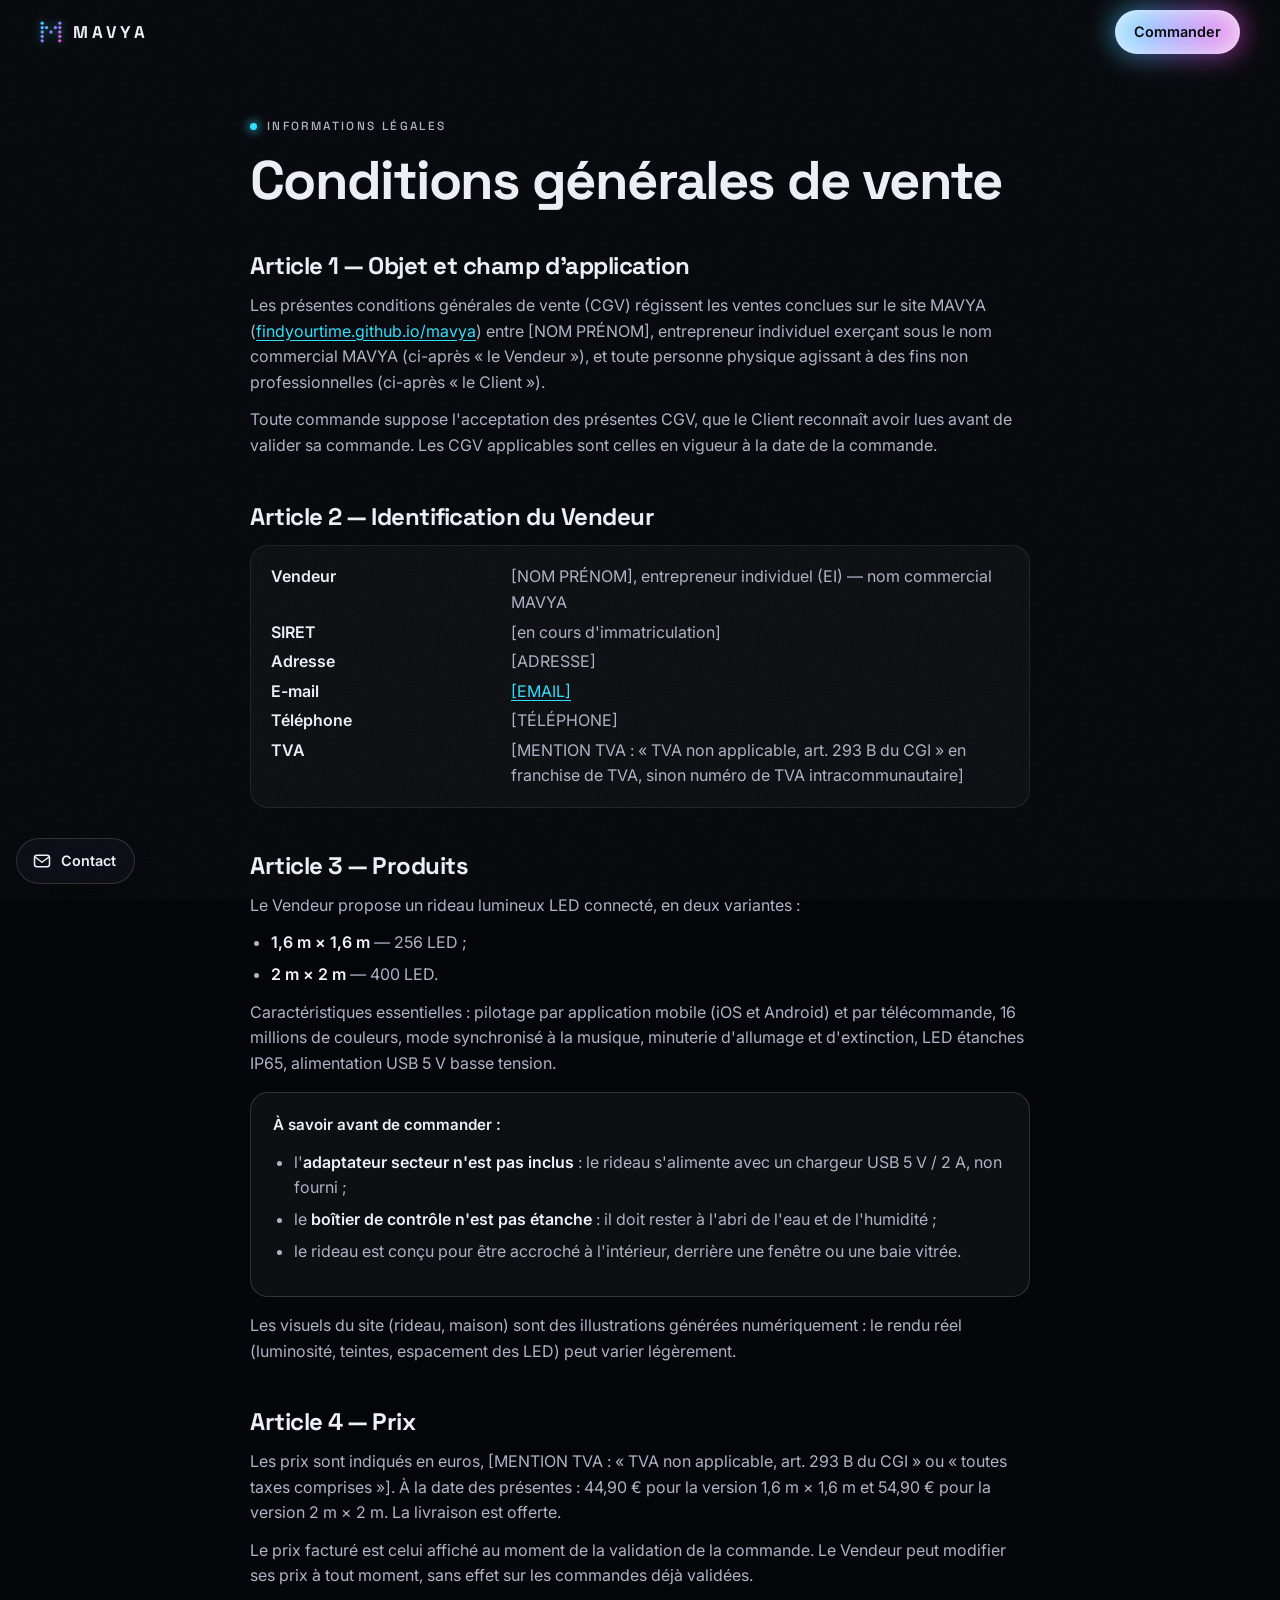
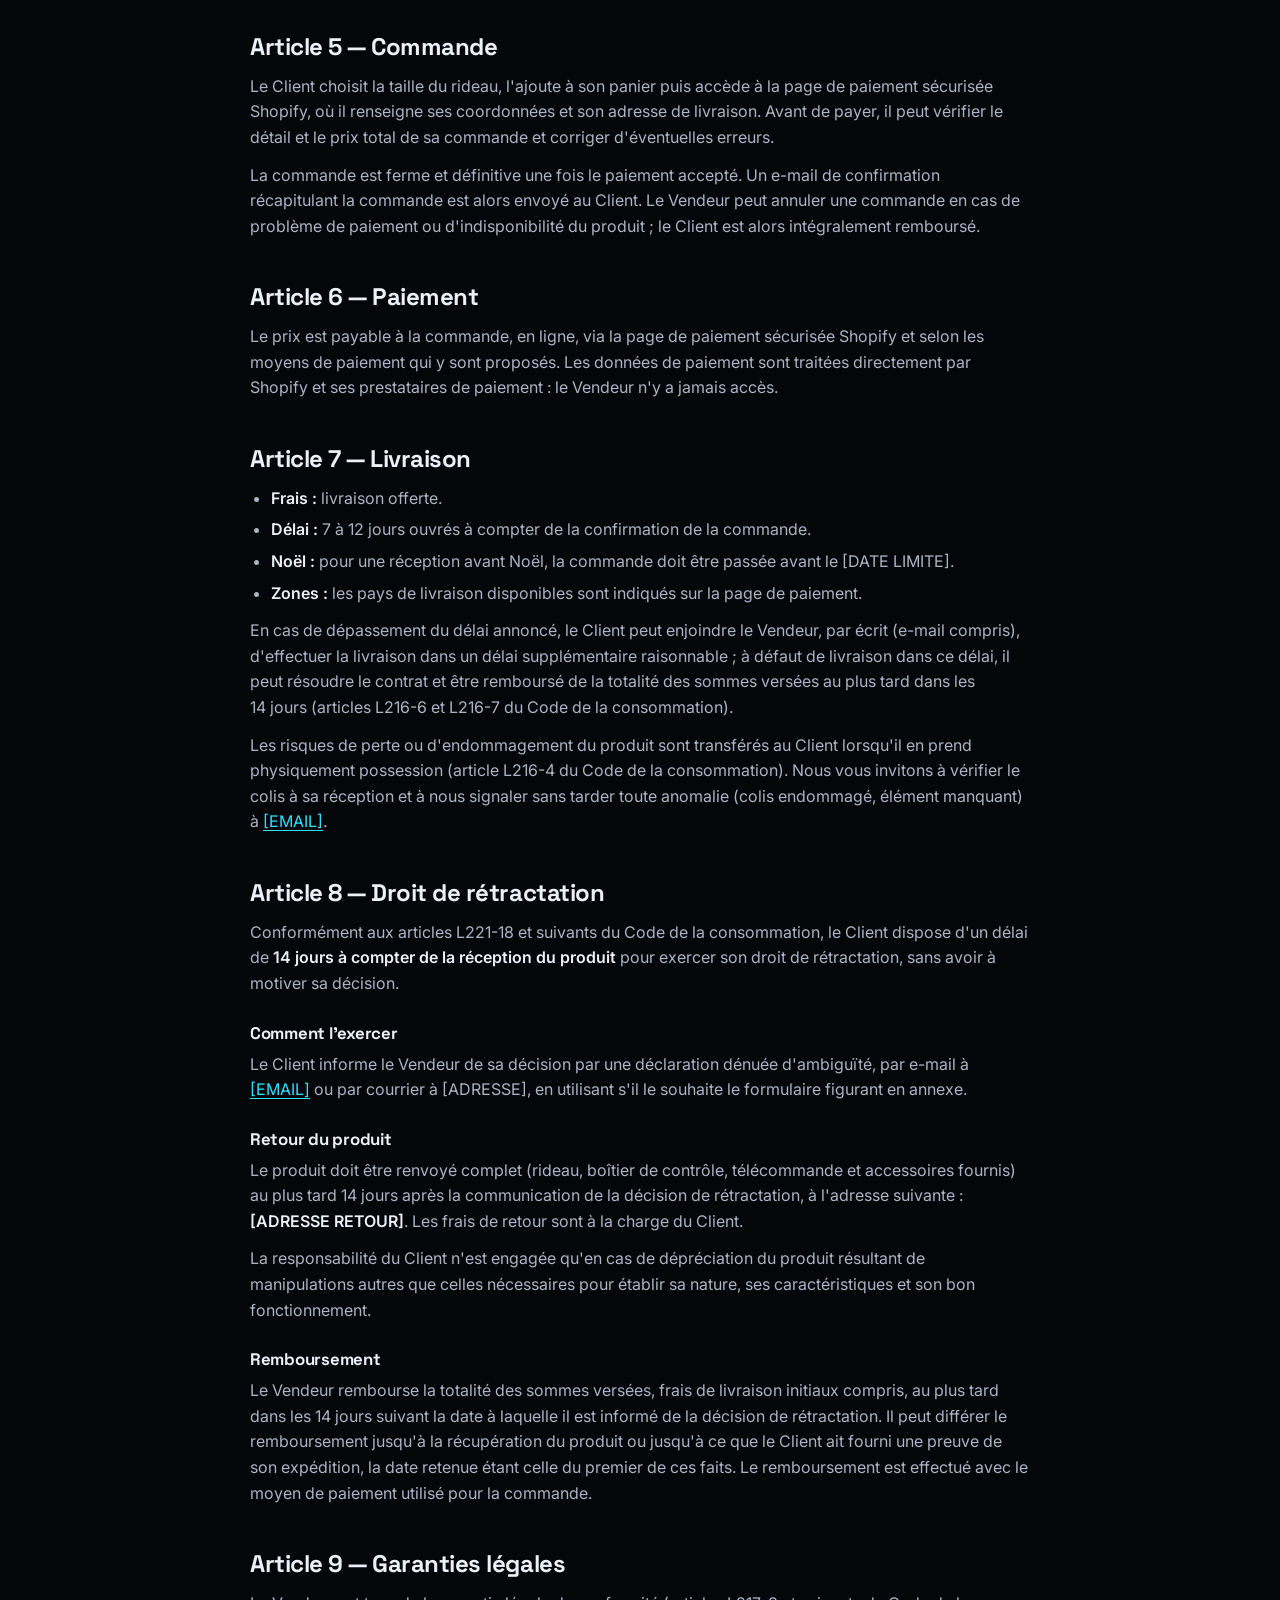
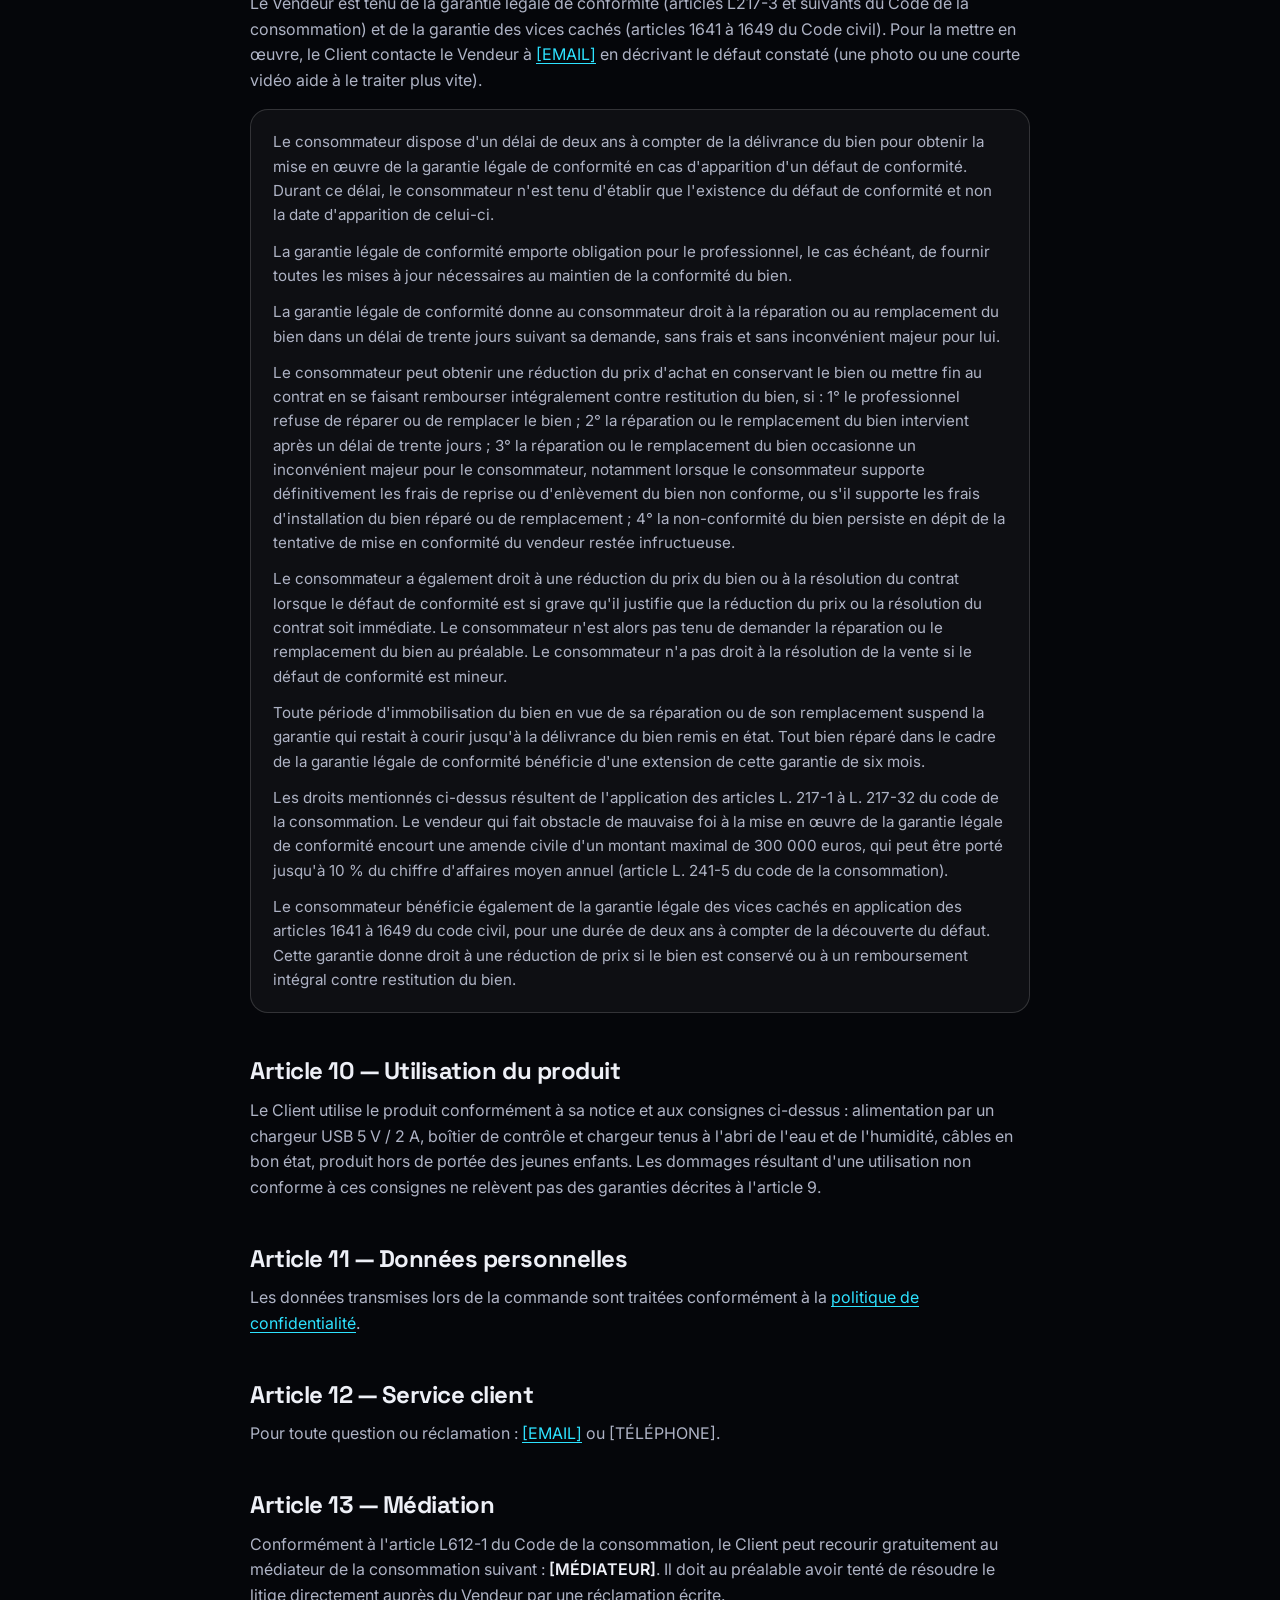
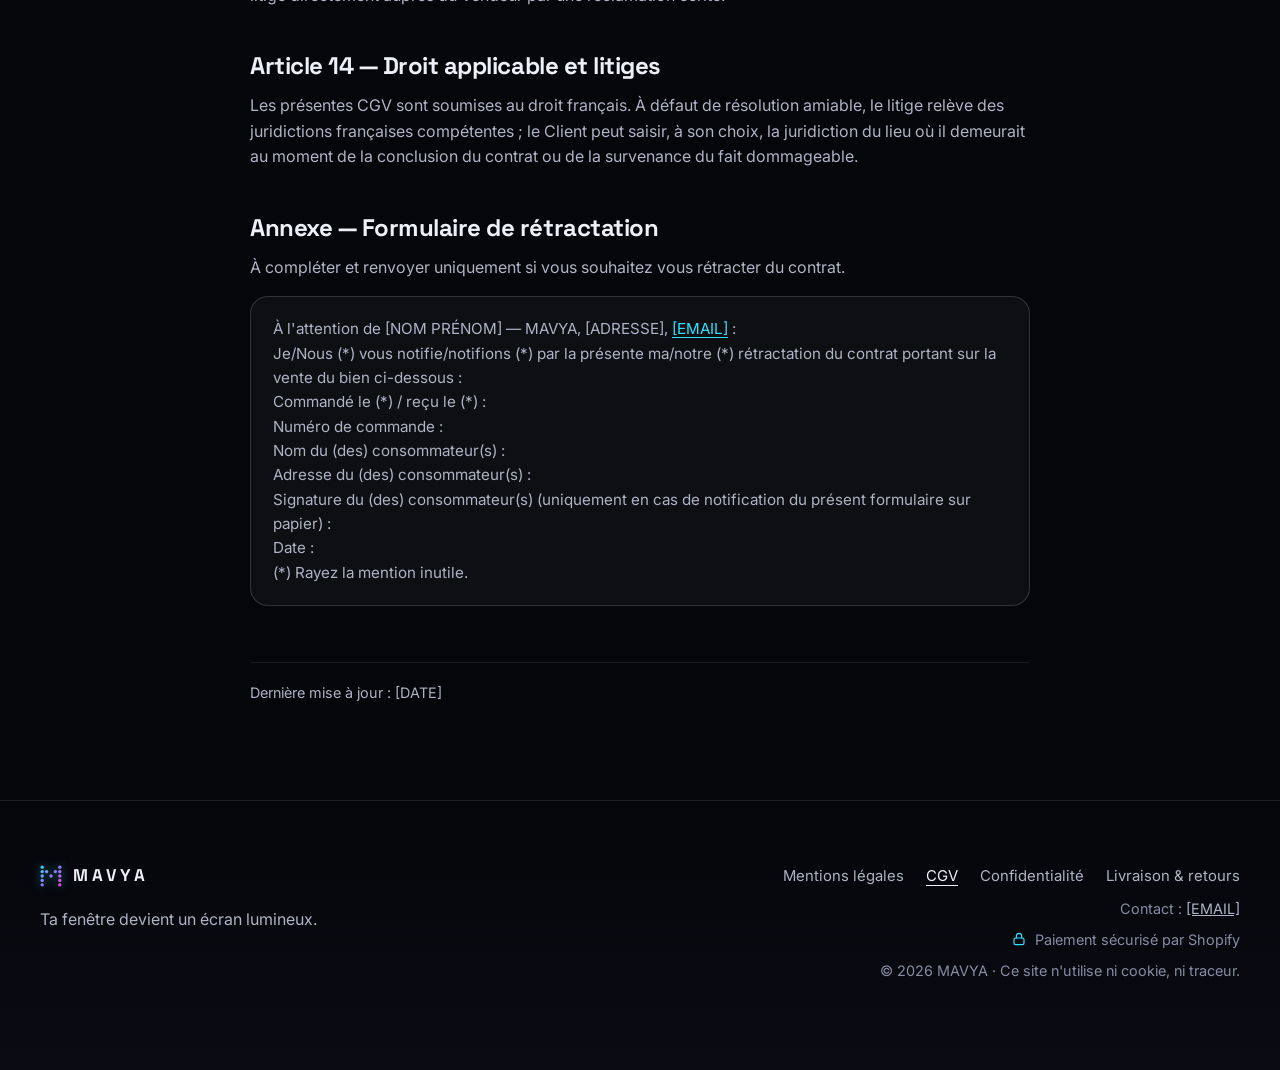
==== commit 986b8c25: "Rideau 3D jusqu'à la maison, façade réaliste et corrections de la revue Le rideau 3D descend de l'in" ====
--- a/cgv.html
+++ b/cgv.html
@@ -29,11 +29,11 @@
 
   <header class="site-header">
     <div class="wrap site-header__in">
-      <a class="logo" href="index.html" aria-label="MAVYA, accueil">
+      <a class="logo" href="./" aria-label="MAVYA, accueil">
         <svg class="logo__mark" viewBox="0 0 5 5" aria-hidden="true"><use href="#logo-m" fill="url(#g-logo)"/></svg>
         <span>MAVYA</span>
       </a>
-      <a class="btn btn--primary btn--small" href="index.html#acheter">Commander</a>
+      <a class="btn btn--primary btn--small" href="./#acheter">Commander</a>
     </div>
   </header>
 
@@ -71,7 +71,7 @@
           <li>le rideau est conçu pour être accroché à l'intérieur, derrière une fenêtre ou une baie vitrée.</li>
         </ul>
       </div>
-      <p>Les visuels du rideau présentés sur le site sont des illustrations générées numériquement&nbsp;: le rendu réel (luminosité, teintes, espacement des LED) peut varier légèrement.</p>
+      <p>Les visuels du site (rideau, maison) sont des illustrations générées numériquement&nbsp;: le rendu réel (luminosité, teintes, espacement des LED) peut varier légèrement.</p>
 
       <h2>Article 4 — Prix</h2>
       <p>Les prix sont indiqués en euros, [MENTION TVA&nbsp;: «&nbsp;TVA non applicable, art. 293 B du CGI&nbsp;» ou «&nbsp;toutes taxes comprises&nbsp;»]. À la date des présentes&nbsp;: 44,90&nbsp;€ pour la version 1,6&nbsp;m&nbsp;×&nbsp;1,6&nbsp;m et 54,90&nbsp;€ pour la version 2&nbsp;m&nbsp;×&nbsp;2&nbsp;m. La livraison est offerte.</p>
@@ -153,7 +153,7 @@
   <footer class="site-footer">
     <div class="wrap site-footer__in">
       <div>
-        <a class="logo" href="index.html" aria-label="MAVYA, accueil">
+        <a class="logo" href="./" aria-label="MAVYA, accueil">
           <svg class="logo__mark" viewBox="0 0 5 5" aria-hidden="true"><use href="#logo-m" fill="url(#g-logo)"/></svg>
           <span>MAVYA</span>
         </a>
--- a/assets/css/main.css
+++ b/assets/css/main.css
@@ -87,7 +87,7 @@
   background: var(--neon); filter: blur(14px); opacity: .6; transition: opacity .3s var(--ease);
 }
 .btn--ghost { background: rgba(255, 255, 255, .04); color: var(--ink); border-color: var(--line-2); }
-.btn--small { min-height: 40px; padding: 0 18px; font-size: .9rem; }
+.btn--small { min-height: 44px; padding: 0 18px; font-size: .9rem; }
 .btn--block { width: 100%; }
 .btn:active { transform: scale(.97); }
 
@@ -174,6 +174,50 @@
 .motion .hero__text > :nth-child(4) { animation-delay: .26s; }
 .motion .hero__visual { animation: fade 1.4s ease both; }
 .motion .scroll-hint::after { animation: nudge 1.8s ease-in-out infinite; }
+
+/* ---------- Intro 3D : le rideau se construit, s'allume, puis le logo apparaît ---------- */
+/* sans intro 3D (mouvement réduit, pas de WebGL 2), les deux enveloppes s'effacent et le hero reste tel quel */
+.hero__track, .hero__stage { display: contents; }
+.scene3d, .intro__kicker, .intro__captions, .intro__logo, .intro__hint { display: none; }
+/* le rideau 3D vit dans un calque fixe, derrière tout le contenu : il descend de l'intro vers l'histoire,
+   puis jusque dans la fenêtre de la maison (que l'on voit à travers la vitre, devenue transparente) */
+.intro-3d .scene3d { display: block; position: fixed; z-index: -1; left: 0; top: 0; width: 100%; height: 100vh; height: 100lvh; pointer-events: none; }
+.intro-3d .story__visual .led-frame, .intro-3d .street__led { visibility: hidden; }
+.intro-3d .street__scene { background: none; }
+.intro-3d .street__photo, .intro-3d .street__night, .intro-3d .street__light { clip-path: var(--hole); }   /* vitre découpée : on voit le rideau derrière */
+.intro-3d .street__photo.street__pane { display: block; clip-path: var(--glass); opacity: calc(.8 * (1 - var(--night))); }   /* le reflet de la vitre, le jour */
+.intro-3d .hero { display: block; min-height: 0; padding: 0; overflow: visible; }
+.intro-3d .hero::before, .intro-3d .hero__visual, .intro-3d .hero__text .eyebrow, .intro-3d .hero__lead, .intro-3d .scroll-hint { display: none; }
+/* dès le premier écran : ce qu'on vend et à quel prix */
+.intro-3d .intro__kicker { display: flex; position: absolute; z-index: 1; left: var(--gutter); right: var(--gutter); top: calc(var(--header-h) + env(safe-area-inset-top) + 10px); justify-content: center; text-align: center; color: var(--ink); letter-spacing: .14em; white-space: nowrap; }
+.intro-3d .hero__track { display: block; height: 330vh; height: 330svh; }
+.intro-3d .hero__stage { display: block; position: sticky; top: 0; height: 100vh; height: 100svh; overflow: clip; }
+.intro-3d .intro__captions {
+  display: block; position: absolute; z-index: 1; left: var(--gutter); right: var(--gutter); top: calc(var(--header-h) + env(safe-area-inset-top) + 44px);
+  margin: 0; padding: 0; list-style: none; text-align: center; pointer-events: none;
+}
+.intro__captions li { position: absolute; inset: 0 0 auto; opacity: 0; font: 700 clamp(1.6rem, 7.4vw, 3.1rem)/1.06 var(--f-display); letter-spacing: -.035em; text-wrap: balance; text-shadow: 0 2px 24px rgba(5, 6, 10, .8); }
+.intro__captions li:first-child { opacity: 1; }
+.intro__captions em { font-style: normal; background: var(--neon); -webkit-background-clip: text; background-clip: text; color: transparent; }
+.intro-3d .hero__in { position: absolute; z-index: 1; left: 0; right: 0; bottom: calc(env(safe-area-inset-bottom) + 18px); }
+.intro-3d .hero__text { gap: 12px; }
+.intro-3d .hero__text > * { animation: none; }
+.intro-3d .intro__logo { display: flex; justify-content: center; gap: .1em; font: 700 clamp(3.2rem, 17vw, 7.4rem)/.86 var(--f-display); letter-spacing: 0; }
+.intro__logo span { opacity: var(--k, 0); transform: translateY(calc((1 - var(--k, 0)) * .3em)); filter: blur(calc((1 - var(--k, 0)) * 12px)); text-shadow: 0 0 .3em rgba(143, 123, 255, .65), 0 0 .08em rgba(45, 226, 255, .5); }
+.intro-3d .hero__title { font-size: clamp(1.3rem, 5.8vw, 2.5rem); }
+.intro-3d .hero__title, .intro-3d .hero__cta { opacity: var(--end, 0); transform: translateY(calc((1 - var(--end, 0)) * 16px)); }
+.intro-3d .intro__hint {
+  display: flex; flex-direction: column; align-items: center; gap: 8px; position: absolute; left: 50%; bottom: calc(env(safe-area-inset-bottom) + 30px); translate: -50% 0;
+  opacity: 0; color: var(--ink-2); font: 500 .74rem/1 var(--f-display); letter-spacing: .2em; text-transform: uppercase; pointer-events: none;
+}
+.intro__hint::after { content: ""; width: 9px; height: 9px; border-right: 2px solid var(--cyan); border-bottom: 2px solid var(--cyan); rotate: 45deg; animation: nudge 1.6s ease-in-out infinite; }
+@media (min-width: 900px) {
+  .intro-3d .intro__captions { left: max(var(--gutter), 50% - 600px + var(--gutter)); right: auto; top: 40%; width: min(42%, 540px); text-align: left; }
+  .intro-3d .intro__kicker { left: max(var(--gutter), 50% - 600px + var(--gutter)); right: auto; top: calc(40% - 44px); justify-content: flex-start; }
+  .intro-3d .hero__in { top: 0; bottom: 0; display: grid; align-content: center; grid-template-columns: minmax(0, 540px); }
+  .intro-3d .intro__logo { justify-content: flex-start; font-size: clamp(4rem, 8vw, 7.4rem); }
+  .intro-3d .hero__title { font-size: clamp(2rem, 3.2vw, 3.2rem); }
+}
 
 /* ---------- Histoire au défilement (grille épinglée) ---------- */
 .story { position: relative; }
@@ -206,8 +250,8 @@
 .motion .eq i:nth-child(2) { animation-delay: -.3s; } .motion .eq i:nth-child(3) { animation-delay: -.6s; } .motion .eq i:nth-child(4) { animation-delay: -.15s; }
 @keyframes eq { from { transform: scaleY(.25); } to { transform: scaleY(1); } }
 .story__nav { display: grid; grid-template-columns: repeat(5, 1fr); gap: 6px; width: min(100% - 100px, 340px); }   /* place des boutons flottants */
-.story__dot { position: relative; height: 40px; padding: 0; border: 0; background: none; cursor: pointer; color: var(--ink-3); font: 500 .7rem/1 var(--f-body); }
-.story__dot::before { content: ""; position: absolute; left: 0; right: 0; top: 50%; height: 3px; margin-top: -1.5px; border-radius: 3px; background: rgba(255, 255, 255, .16); transition: background-color .3s; }
+.story__dot { position: relative; height: 44px; padding: 0; border: 0; background: none; cursor: pointer; color: var(--ink-3); font: 500 .7rem/1 var(--f-body); }
+.story__dot::before { content: ""; position: absolute; left: 0; right: 0; top: 50%; height: 3px; margin-top: -1.5px; border-radius: 3px; background: rgba(255, 255, 255, .36); transition: background-color .3s; }
 .story__dot[aria-current="step"]::before { background: var(--neon); box-shadow: 0 0 12px rgba(45, 226, 255, .45); }
 @media (min-width: 900px) {
   .story__in { grid-template-columns: minmax(0, 1fr) minmax(0, .9fr); grid-template-areas: "visual captions" "visual nav"; align-content: center; column-gap: clamp(40px, 6vw, 96px); row-gap: 28px; justify-items: start; text-align: left; }
@@ -223,26 +267,34 @@
 /* ---------- Vu de la rue ---------- */
 .motion .street__track { height: 260vh; height: 260svh; }
 .street__in { display: grid; gap: clamp(14px, 2.2svh, 22px); justify-items: center; text-align: center; }
+/* maison réaliste (photo) : la nuit tombe sur la même photo ; la baie vitrée (--win-*) reçoit le rideau */
 .street__scene {
   --night: 1; --glow: 1;
-  position: relative; width: min(88vw, 46svh, 600px); aspect-ratio: 400 / 420;
+  --win-x: 34.1%; --win-y: 41.8%; --win-w: 33.1%; --win-h: 39.6%;
+  --hole: polygon(evenodd, 0 0, 100% 0, 100% 100%, 0 100%, 0 0, var(--win-x) var(--win-y), calc(var(--win-x) + var(--win-w)) var(--win-y), calc(var(--win-x) + var(--win-w)) calc(var(--win-y) + var(--win-h)), var(--win-x) calc(var(--win-y) + var(--win-h)), var(--win-x) var(--win-y));
+  --glass: inset(var(--win-y) calc(100% - var(--win-x) - var(--win-w)) calc(100% - var(--win-y) - var(--win-h)) var(--win-x));
+  position: relative; width: min(88vw, 55svh, 640px); aspect-ratio: 6 / 5;
   border-radius: 26px; overflow: hidden; border: 1px solid var(--line); background: #070A14;
   box-shadow: 0 40px 90px -40px rgba(0, 0, 0, .9);
 }
-.street__scene svg { position: absolute; inset: 0; width: 100%; height: 100%; }
-.street__scene .d { opacity: calc(1 - var(--night)); }
-.street__scene .n { opacity: var(--night); }
-.street__scene .gl { opacity: var(--glow); }
-.street__scene .sun { transform: translateY(calc(var(--night) * 130px)); }
-.street__led { position: absolute; left: 33%; top: 53.81%; width: 34%; height: 32.38%; }
+.street__photo { position: absolute; inset: 0; width: 100%; height: 100%; object-fit: cover; }
+.street__pane { display: none; }
+.street__night { position: absolute; inset: 0; opacity: var(--night); }
+.street__light {   /* lumière du rideau sur la façade et sur la neige */
+  position: absolute; inset: 0; pointer-events: none; mix-blend-mode: screen; opacity: var(--glow);
+  background:
+    radial-gradient(calc(var(--win-w) * .95) calc(var(--win-h) * .85) at calc(var(--win-x) + var(--win-w) / 2) calc(var(--win-y) + var(--win-h) / 2), rgba(124, 203, 255, .3), rgba(196, 107, 255, .12) 55%, transparent 76%),
+    radial-gradient(calc(var(--win-w) * 1.2) 14% at calc(var(--win-x) + var(--win-w) / 2) 90%, rgba(255, 184, 107, .5), rgba(255, 79, 180, .18) 50%, transparent 76%);
+}
+.street__led { position: absolute; left: var(--win-x); top: var(--win-y); width: var(--win-w); height: var(--win-h); }
 .street__switch { display: inline-flex; padding: 4px; gap: 4px; border-radius: var(--r-pill); border: 1px solid var(--line-2); background: rgba(255, 255, 255, .03); }
-.street__switch button { min-width: 88px; min-height: 36px; padding: 0 16px; border: 0; border-radius: var(--r-pill); background: none; color: var(--ink-2); font: 600 .85rem/1 var(--f-body); cursor: pointer; transition: background-color .3s, color .3s; }
+.street__switch button { min-width: 88px; min-height: 44px; padding: 0 16px; border: 0; border-radius: var(--r-pill); background: none; color: var(--ink-2); font: 600 .85rem/1 var(--f-body); cursor: pointer; transition: background-color .3s, color .3s; }
 .street__switch button[aria-pressed="true"] { background: var(--ink); color: var(--bg); }
 .street__caption { max-width: 32rem; color: var(--ink-2); font-size: .98rem; }
 @media (max-height: 700px) and (max-width: 899px) { .motion .street__caption { display: none; } }
 @media (min-width: 900px) {
   .street__in { grid-template-columns: minmax(0, .9fr) minmax(0, 1fr); grid-template-areas: "switch scene" "caption scene"; align-content: center; column-gap: clamp(40px, 6vw, 96px); row-gap: 24px; justify-items: start; text-align: left; }
-  .street__scene { grid-area: scene; width: min(100%, 70vh, 600px); justify-self: end; }
+  .street__scene { grid-area: scene; width: min(100%, 80vh, 680px); justify-self: end; }
   .street__switch { grid-area: switch; align-self: end; }
   .street__caption { grid-area: caption; align-self: start; }
 }
@@ -299,6 +351,7 @@
   background: radial-gradient(80% 60% at 0% 0%, rgba(45, 226, 255, .08), transparent 60%), radial-gradient(70% 60% at 100% 100%, rgba(255, 61, 216, .08), transparent 60%), var(--bg-1);
 }
 .buy__visual { display: grid; place-items: center; padding: 26px 26px 0; }
+@media (max-width: 899px) { .buy__visual { order: 1; padding: 0 26px 26px; } }   /* sur mobile, prix et bouton d'achat d'abord */
 .buy__visual .led-frame { width: min(100%, 360px); }
 .buy__panel { display: grid; gap: 18px; padding: 26px 22px 24px; }
 .buy__panel h2 { font-size: clamp(1.9rem, 7vw, 3rem); }
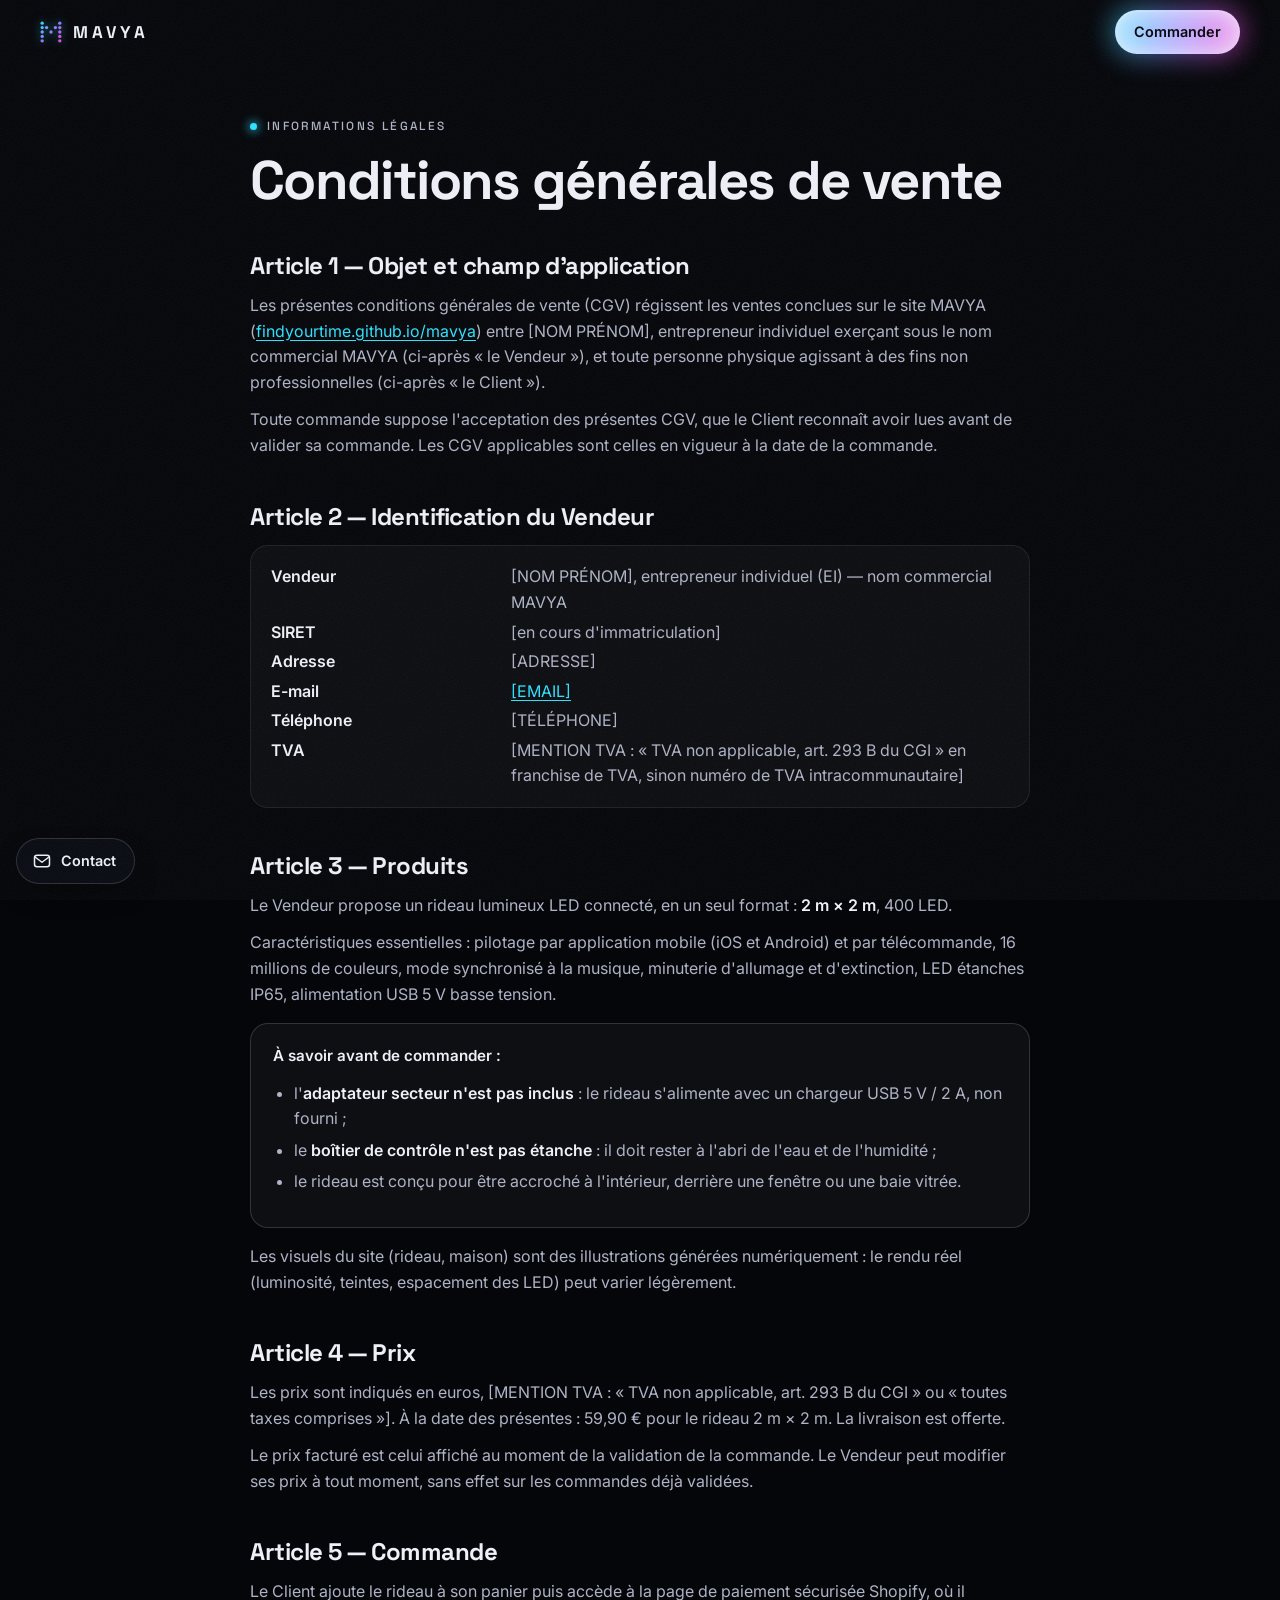
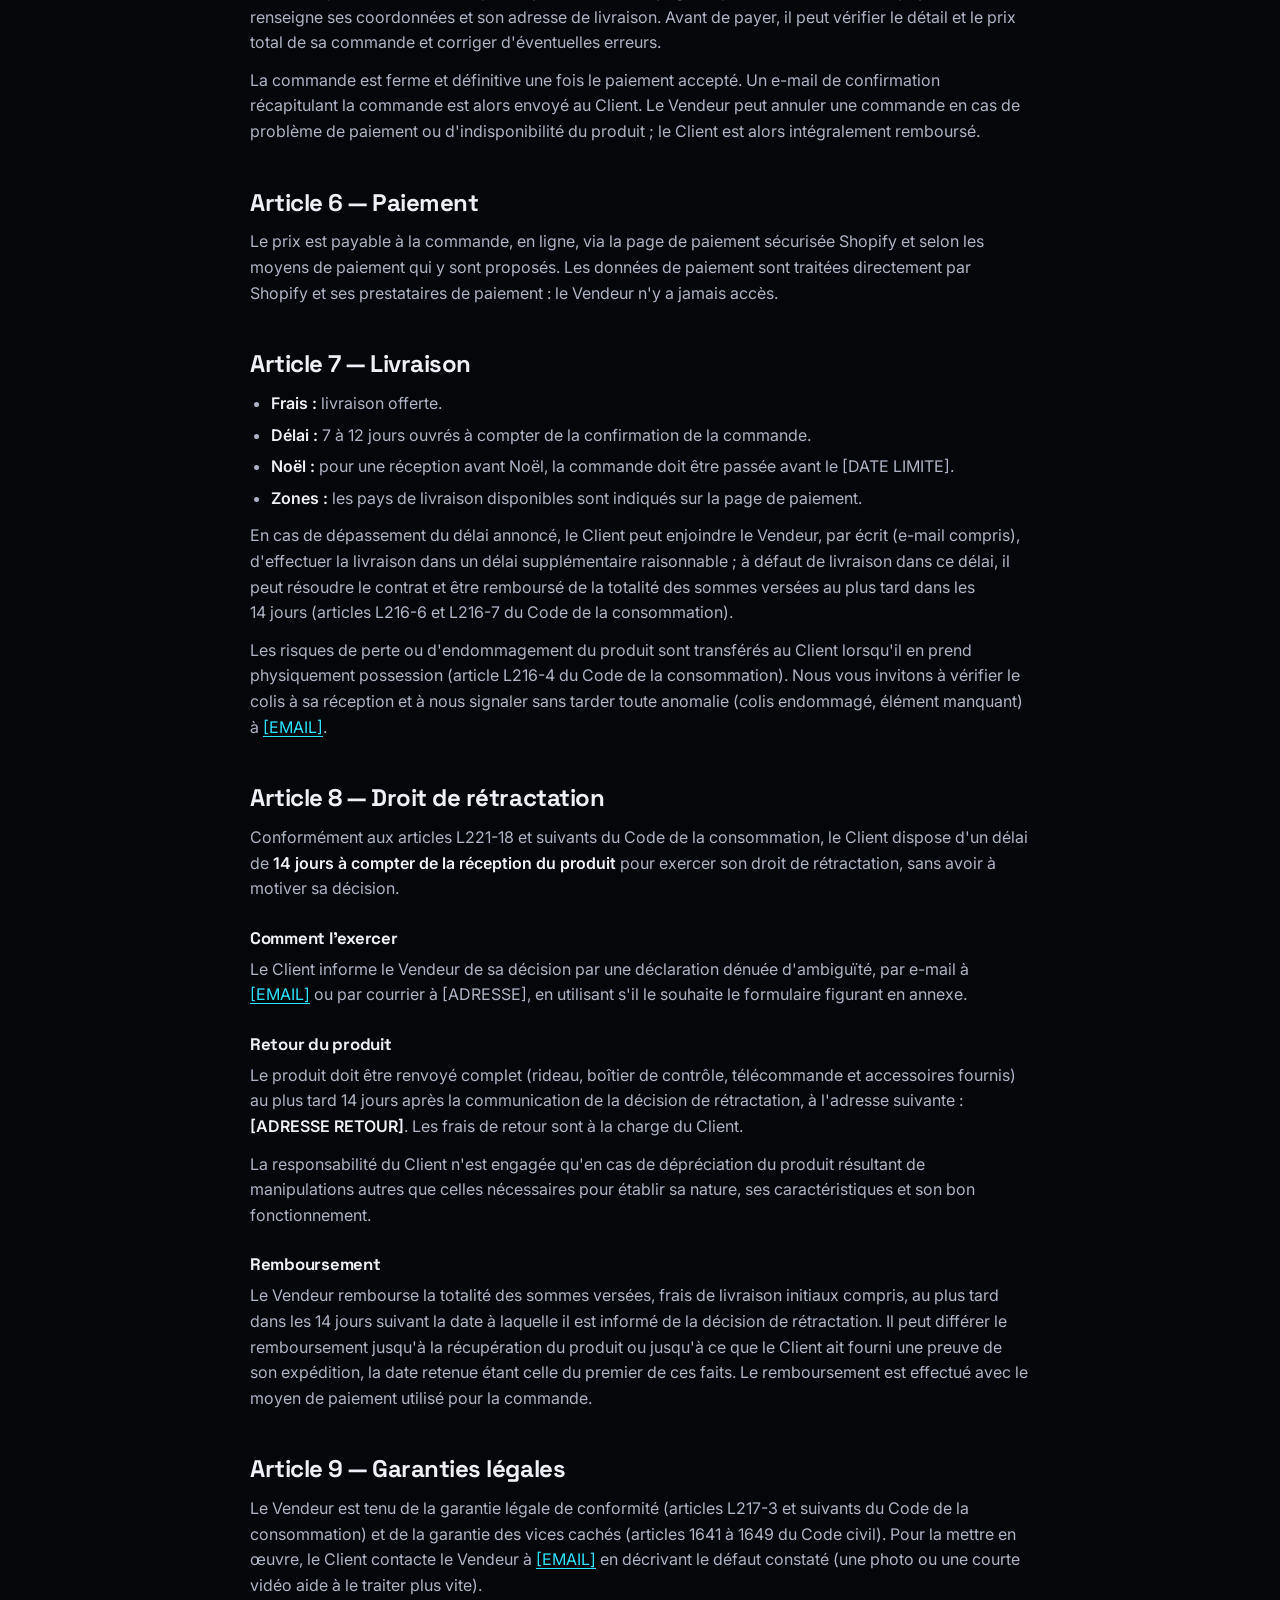
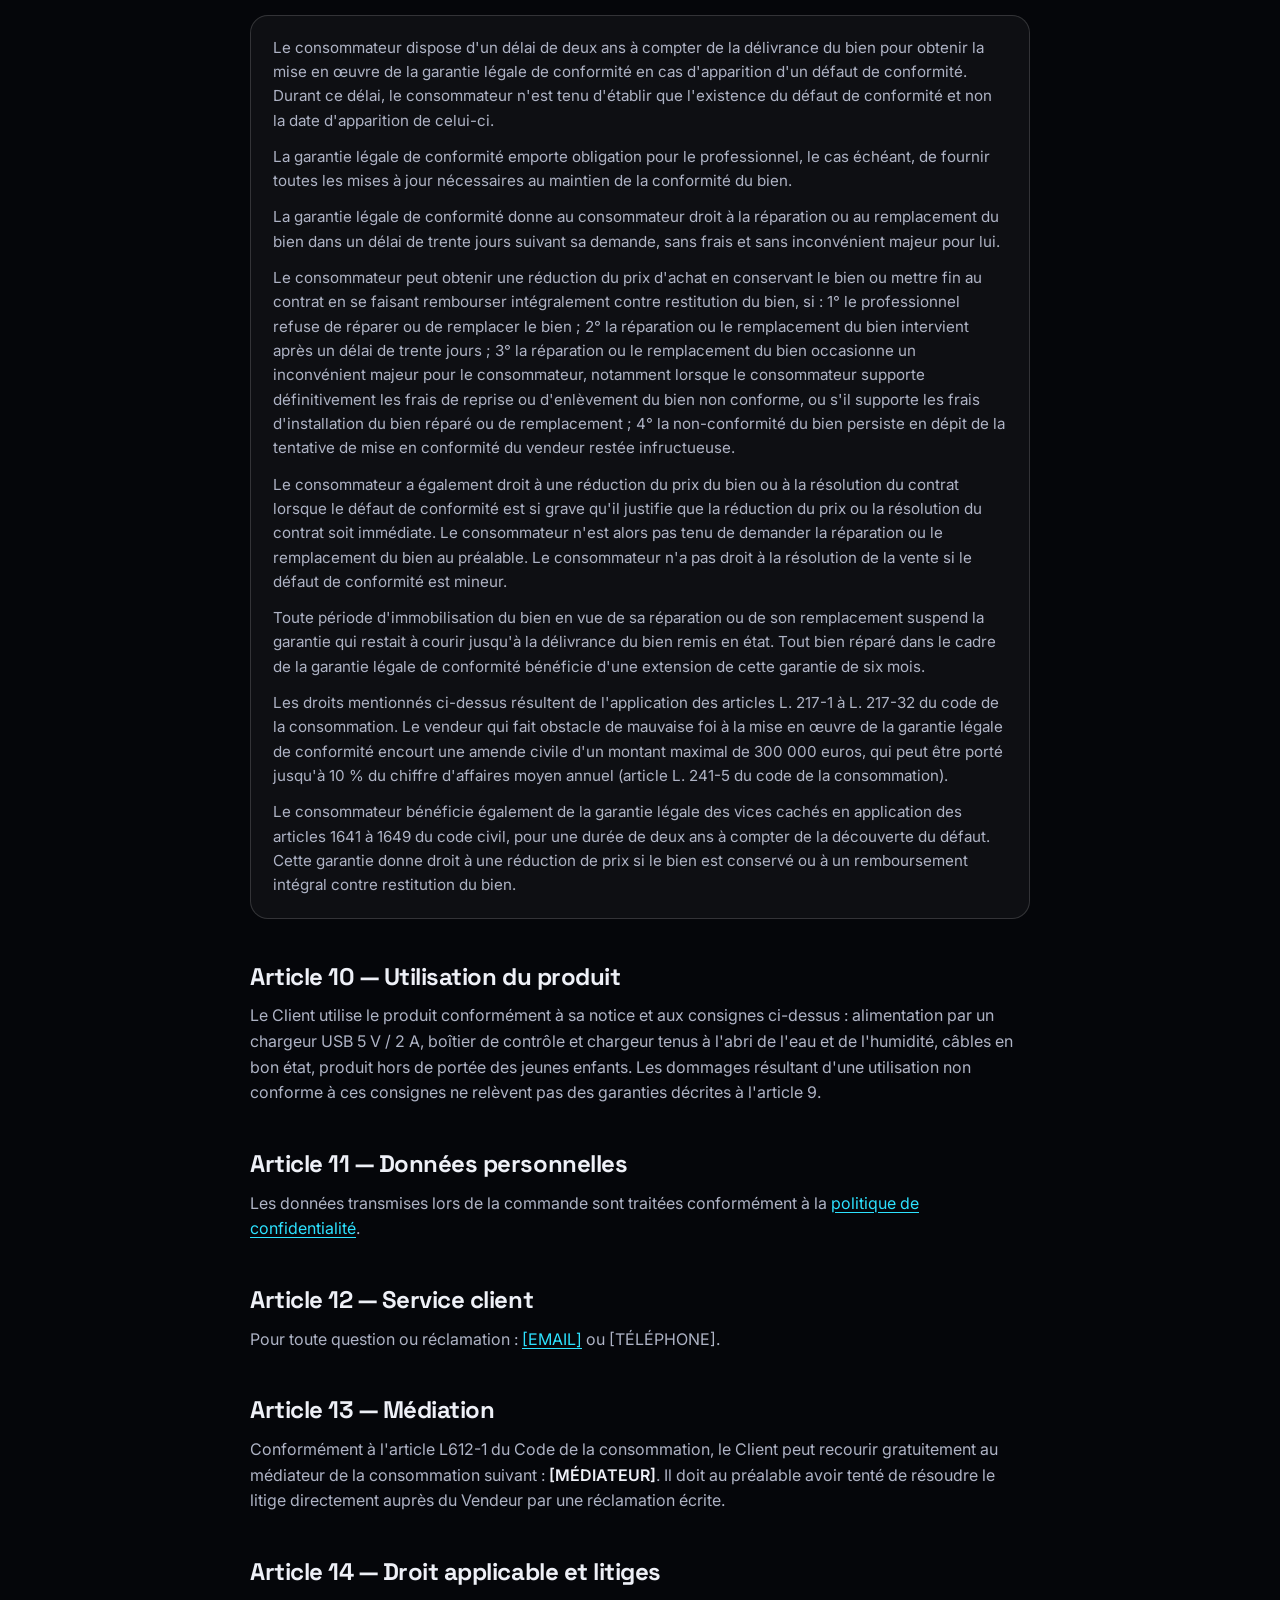
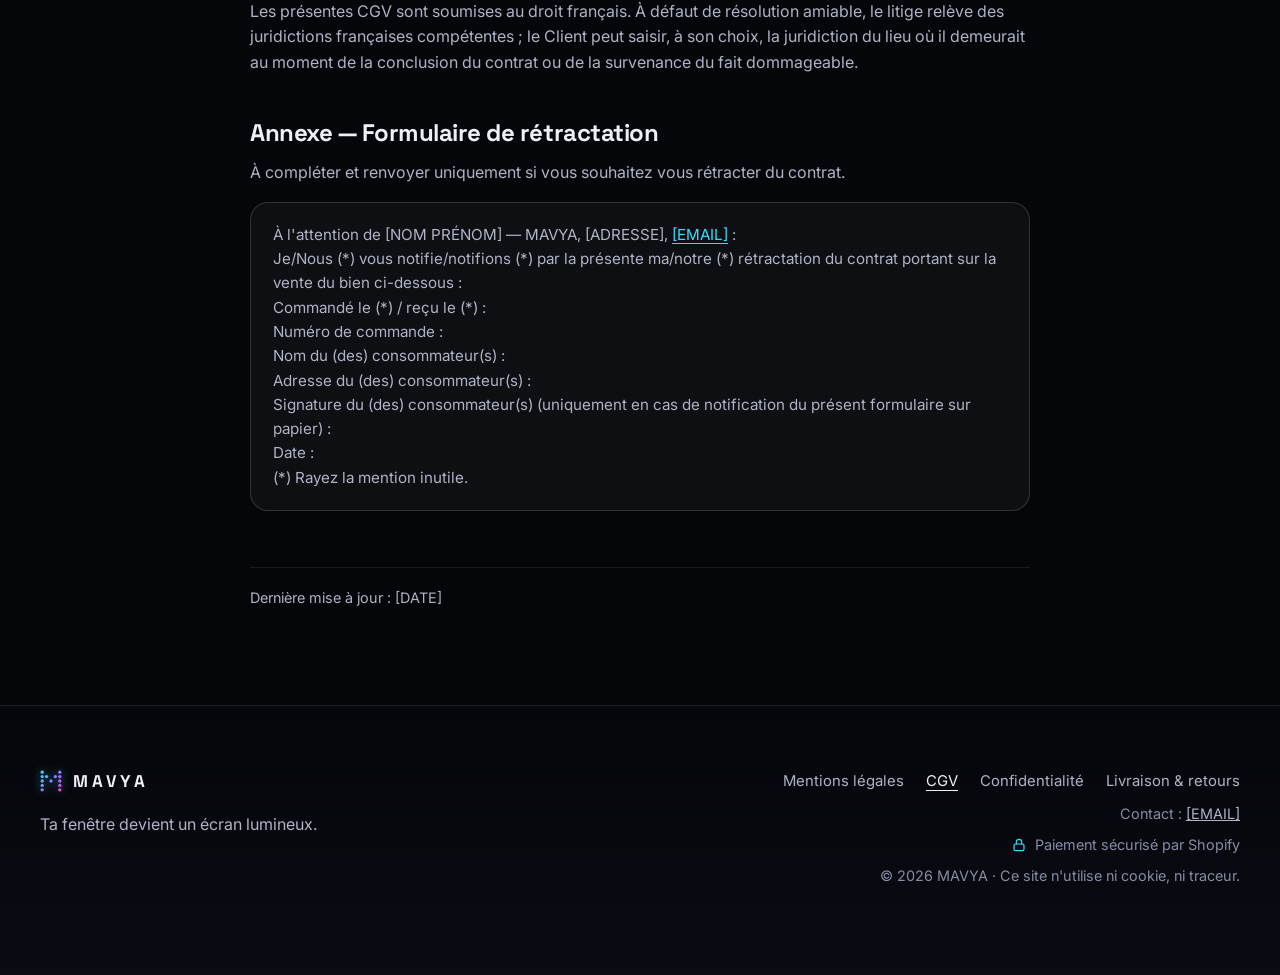
==== commit e82d9a39: "Bouton d'achat branché (produit 15934071963988), une seule taille 2 m × 2 m à 59,90 €, FAQ distance " ====
--- a/cgv.html
+++ b/cgv.html
@@ -57,11 +57,7 @@
       </dl>
 
       <h2>Article 3 — Produits</h2>
-      <p>Le Vendeur propose un rideau lumineux LED connecté, en deux variantes&nbsp;:</p>
-      <ul>
-        <li><strong>1,6&nbsp;m&nbsp;×&nbsp;1,6&nbsp;m</strong> — 256&nbsp;LED&nbsp;;</li>
-        <li><strong>2&nbsp;m&nbsp;×&nbsp;2&nbsp;m</strong> — 400&nbsp;LED.</li>
-      </ul>
+      <p>Le Vendeur propose un rideau lumineux LED connecté, en un seul format&nbsp;: <strong>2&nbsp;m&nbsp;×&nbsp;2&nbsp;m</strong>, 400&nbsp;LED.</p>
       <p>Caractéristiques essentielles&nbsp;: pilotage par application mobile (iOS et Android) et par télécommande, 16 millions de couleurs, mode synchronisé à la musique, minuterie d'allumage et d'extinction, LED étanches IP65, alimentation USB 5&nbsp;V basse tension.</p>
       <div class="legal__box">
         <p><strong>À savoir avant de commander&nbsp;:</strong></p>
@@ -74,11 +70,11 @@
       <p>Les visuels du site (rideau, maison) sont des illustrations générées numériquement&nbsp;: le rendu réel (luminosité, teintes, espacement des LED) peut varier légèrement.</p>
 
       <h2>Article 4 — Prix</h2>
-      <p>Les prix sont indiqués en euros, [MENTION TVA&nbsp;: «&nbsp;TVA non applicable, art. 293 B du CGI&nbsp;» ou «&nbsp;toutes taxes comprises&nbsp;»]. À la date des présentes&nbsp;: 44,90&nbsp;€ pour la version 1,6&nbsp;m&nbsp;×&nbsp;1,6&nbsp;m et 54,90&nbsp;€ pour la version 2&nbsp;m&nbsp;×&nbsp;2&nbsp;m. La livraison est offerte.</p>
+      <p>Les prix sont indiqués en euros, [MENTION TVA&nbsp;: «&nbsp;TVA non applicable, art. 293 B du CGI&nbsp;» ou «&nbsp;toutes taxes comprises&nbsp;»]. À la date des présentes&nbsp;: 59,90&nbsp;€ pour le rideau 2&nbsp;m&nbsp;×&nbsp;2&nbsp;m. La livraison est offerte.</p>
       <p>Le prix facturé est celui affiché au moment de la validation de la commande. Le Vendeur peut modifier ses prix à tout moment, sans effet sur les commandes déjà validées.</p>
 
       <h2>Article 5 — Commande</h2>
-      <p>Le Client choisit la taille du rideau, l'ajoute à son panier puis accède à la page de paiement sécurisée Shopify, où il renseigne ses coordonnées et son adresse de livraison. Avant de payer, il peut vérifier le détail et le prix total de sa commande et corriger d'éventuelles erreurs.</p>
+      <p>Le Client ajoute le rideau à son panier puis accède à la page de paiement sécurisée Shopify, où il renseigne ses coordonnées et son adresse de livraison. Avant de payer, il peut vérifier le détail et le prix total de sa commande et corriger d'éventuelles erreurs.</p>
       <p>La commande est ferme et définitive une fois le paiement accepté. Un e-mail de confirmation récapitulant la commande est alors envoyé au Client. Le Vendeur peut annuler une commande en cas de problème de paiement ou d'indisponibilité du produit&nbsp;; le Client est alors intégralement remboursé.</p>
 
       <h2>Article 6 — Paiement</h2>
--- a/assets/css/main.css
+++ b/assets/css/main.css
@@ -184,7 +184,7 @@
 .intro-3d .scene3d { display: block; position: fixed; z-index: -1; left: 0; top: 0; width: 100%; height: 100vh; height: 100lvh; pointer-events: none; }
 .intro-3d .story__visual .led-frame, .intro-3d .street__led { visibility: hidden; }
 .intro-3d .street__scene { background: none; }
-.intro-3d .street__photo, .intro-3d .street__night, .intro-3d .street__light { clip-path: var(--hole); }   /* vitre découpée : on voit le rideau derrière */
+.intro-3d .street__photo, .intro-3d .street__night, .intro-3d .street__light, .intro-3d .street__scene::after { clip-path: var(--hole); }   /* vitre découpée : on voit le rideau derrière */
 .intro-3d .street__photo.street__pane { display: block; clip-path: var(--glass); opacity: calc(.8 * (1 - var(--night))); }   /* le reflet de la vitre, le jour */
 .intro-3d .hero { display: block; min-height: 0; padding: 0; overflow: visible; }
 .intro-3d .hero::before, .intro-3d .hero__visual, .intro-3d .hero__text .eyebrow, .intro-3d .hero__lead, .intro-3d .scroll-hint { display: none; }
@@ -222,13 +222,13 @@
 /* ---------- Histoire au défilement (grille épinglée) ---------- */
 .story { position: relative; }
 .pin-head { display: grid; gap: 14px; justify-items: center; padding-top: clamp(72px, 12vw, 132px); text-align: center; }
-.story__stage, .street__stage { padding: clamp(36px, 6vw, 64px) 0 clamp(80px, 12vw, 140px); }
+.story__stage { padding: clamp(36px, 6vw, 64px) 0 clamp(80px, 12vw, 140px); }
 .motion .story__track { height: calc(100vh + 5 * 72vh); height: calc(100svh + 5 * 72svh); }
-.motion .story__stage, .motion .street__stage {
+.motion .story__stage {
   position: sticky; top: 0; height: 100vh; height: 100svh; display: grid; align-items: center; overflow: clip;
   padding: calc(var(--header-h-s) + 4px) 0 calc(env(safe-area-inset-bottom) + 92px);   /* en-tête réduit ; place de la barre d'achat */
 }
-@media (min-width: 900px) { .motion .story__stage, .motion .street__stage { padding-bottom: 24px; } }
+@media (min-width: 900px) { .motion .story__stage { padding-bottom: 24px; } }
 .story__in { display: grid; gap: clamp(14px, 2.4svh, 22px); justify-items: center; text-align: center; }
 .story__visual { width: min(76vw, 42svh, 560px); }
 .story__captions { position: relative; width: 100%; max-width: 30rem; }
@@ -264,18 +264,26 @@
   .chips { justify-content: flex-start; }
 }
 
-/* ---------- Vu de la rue ---------- */
+/* ---------- Vu de la rue : la maison occupe tout l'écran ---------- */
 .motion .street__track { height: 260vh; height: 260svh; }
-.street__in { display: grid; gap: clamp(14px, 2.2svh, 22px); justify-items: center; text-align: center; }
-/* maison réaliste (photo) : la nuit tombe sur la même photo ; la baie vitrée (--win-*) reçoit le rideau */
+/* lvh : la photo couvre l'écran même quand le navigateur replie ses barres */
+.street__stage { position: relative; height: 100vh; height: 100lvh; overflow: clip; }
+.motion .street__stage { position: sticky; top: 0; }
+/* maison réaliste (photo) : la nuit tombe sur la même photo ; la vitre de la baie (--win-*) reçoit le rideau.
+   main.js la recalcule en pixels pour le recadrage « cover » de l'écran ; ces pourcentages valent pour un écran 16:9 */
 .street__scene {
   --night: 1; --glow: 1;
-  --win-x: 34.1%; --win-y: 41.8%; --win-w: 33.1%; --win-h: 39.6%;
+  --win-x: 39.26%; --win-y: 41.8%; --win-w: 22.32%; --win-h: 39.6%;
   --hole: polygon(evenodd, 0 0, 100% 0, 100% 100%, 0 100%, 0 0, var(--win-x) var(--win-y), calc(var(--win-x) + var(--win-w)) var(--win-y), calc(var(--win-x) + var(--win-w)) calc(var(--win-y) + var(--win-h)), var(--win-x) calc(var(--win-y) + var(--win-h)), var(--win-x) var(--win-y));
   --glass: inset(var(--win-y) calc(100% - var(--win-x) - var(--win-w)) calc(100% - var(--win-y) - var(--win-h)) var(--win-x));
-  position: relative; width: min(88vw, 55svh, 640px); aspect-ratio: 6 / 5;
-  border-radius: 26px; overflow: hidden; border: 1px solid var(--line); background: #070A14;
-  box-shadow: 0 40px 90px -40px rgba(0, 0, 0, .9);
+  position: absolute; inset: 0; background: #070A14;
+  /* le haut de la photo sort de la nuit : le texte y reste lisible, et le rideau qui descend se voit au travers */
+  -webkit-mask-image: linear-gradient(transparent, rgba(0, 0, 0, .5) 22%, #000 38%);
+  mask-image: linear-gradient(transparent, rgba(0, 0, 0, .5) 22%, #000 38%);
+}
+.street__scene::after {   /* voile en bas : la photo se fond dans la page */
+  content: ""; position: absolute; inset: 0; pointer-events: none;
+  background: linear-gradient(transparent 82%, rgba(5, 6, 10, .75));
 }
 .street__photo { position: absolute; inset: 0; width: 100%; height: 100%; object-fit: cover; }
 .street__pane { display: none; }
@@ -284,19 +292,20 @@
   position: absolute; inset: 0; pointer-events: none; mix-blend-mode: screen; opacity: var(--glow);
   background:
     radial-gradient(calc(var(--win-w) * .95) calc(var(--win-h) * .85) at calc(var(--win-x) + var(--win-w) / 2) calc(var(--win-y) + var(--win-h) / 2), rgba(124, 203, 255, .3), rgba(196, 107, 255, .12) 55%, transparent 76%),
-    radial-gradient(calc(var(--win-w) * 1.2) 14% at calc(var(--win-x) + var(--win-w) / 2) 90%, rgba(255, 184, 107, .5), rgba(255, 79, 180, .18) 50%, transparent 76%);
+    radial-gradient(calc(var(--win-w) * 1.2) calc(var(--win-h) * .36) at calc(var(--win-x) + var(--win-w) / 2) calc(var(--win-y) + var(--win-h) * 1.22), rgba(255, 184, 107, .5), rgba(255, 79, 180, .18) 50%, transparent 76%);
 }
 .street__led { position: absolute; left: var(--win-x); top: var(--win-y); width: var(--win-w); height: var(--win-h); }
-.street__switch { display: inline-flex; padding: 4px; gap: 4px; border-radius: var(--r-pill); border: 1px solid var(--line-2); background: rgba(255, 255, 255, .03); }
+/* légende et choix jour / nuit : au-dessus de la maison sur téléphone, en bas de l'écran sur ordinateur */
+.street__in { position: absolute; z-index: 1; left: 0; right: 0; top: calc(var(--header-h-s) + env(safe-area-inset-top) + 14px); display: grid; gap: 12px; justify-items: center; text-align: center; }
+.street__switch { display: inline-flex; padding: 4px; gap: 4px; border-radius: var(--r-pill); border: 1px solid var(--line-2); background: rgba(5, 6, 10, .5); -webkit-backdrop-filter: blur(10px); backdrop-filter: blur(10px); }
 .street__switch button { min-width: 88px; min-height: 44px; padding: 0 16px; border: 0; border-radius: var(--r-pill); background: none; color: var(--ink-2); font: 600 .85rem/1 var(--f-body); cursor: pointer; transition: background-color .3s, color .3s; }
 .street__switch button[aria-pressed="true"] { background: var(--ink); color: var(--bg); }
-.street__caption { max-width: 32rem; color: var(--ink-2); font-size: .98rem; }
-@media (max-height: 700px) and (max-width: 899px) { .motion .street__caption { display: none; } }
-@media (min-width: 900px) {
-  .street__in { grid-template-columns: minmax(0, .9fr) minmax(0, 1fr); grid-template-areas: "switch scene" "caption scene"; align-content: center; column-gap: clamp(40px, 6vw, 96px); row-gap: 24px; justify-items: start; text-align: left; }
-  .street__scene { grid-area: scene; width: min(100%, 80vh, 680px); justify-self: end; }
-  .street__switch { grid-area: switch; align-self: end; }
-  .street__caption { grid-area: caption; align-self: start; }
+.street__caption { max-width: 30rem; color: var(--ink); font-size: .98rem; text-shadow: 0 1px 14px rgba(5, 6, 10, .9); }
+@media (max-height: 620px) and (max-width: 899px) { .street__caption { display: none; } }
+@media (min-width: 900px) {
+  .street__scene::after { background: linear-gradient(transparent 72%, rgba(5, 6, 10, .9)); }
+  .street__in { top: auto; bottom: calc(var(--float-bottom) + 64px); display: flex; align-items: center; justify-content: space-between; gap: 40px; text-align: left; }   /* au-dessus des boutons flottants */
+  .street__caption { max-width: min(30rem, 33vw); font-size: 1.08rem; }   /* à gauche de la baie vitrée */
 }
 
 /* ---------- Caractéristiques ---------- */
@@ -323,27 +332,31 @@
 @media (min-width: 900px) { .stats { grid-template-columns: repeat(4, minmax(0, 1fr)); } }
 @media (min-width: 1040px) { .cards { grid-template-columns: repeat(3, minmax(0, 1fr)); } }
 
-/* ---------- Tailles ---------- */
-.sizes__grid { display: grid; gap: 14px; }
+/* ---------- Dimensions : un seul format, mis en avant ---------- */
 .size-card {
-  position: relative; display: grid; gap: 14px; align-content: start; padding: 26px 22px 22px; border-radius: var(--r-lg);
-  border: 1px solid var(--line); background: linear-gradient(180deg, rgba(255, 255, 255, .045), rgba(255, 255, 255, .01));
-}
-.size-card--xl { border-color: rgba(143, 123, 255, .35); background: radial-gradient(90% 60% at 50% 0%, rgba(143, 123, 255, .12), transparent 70%), linear-gradient(180deg, rgba(255, 255, 255, .05), rgba(255, 255, 255, .01)); }
+  position: relative; display: grid; gap: 22px; max-width: 960px; margin-inline: auto; padding: 22px 20px; border-radius: var(--r-lg);
+  border: 1px solid rgba(143, 123, 255, .35);
+  background: radial-gradient(90% 60% at 50% 0%, rgba(143, 123, 255, .14), transparent 70%), linear-gradient(180deg, rgba(255, 255, 255, .05), rgba(255, 255, 255, .01));
+  box-shadow: 0 50px 110px -60px rgba(143, 123, 255, .45);
+}
+.size-card__body { display: grid; gap: 14px; align-content: center; }
 .size-card__title { display: flex; flex-wrap: wrap; align-items: center; gap: 8px 12px; }
 .size-card__badge { padding: 6px 11px; border-radius: var(--r-pill); background: rgba(143, 123, 255, .16); border: 1px solid rgba(143, 123, 255, .4); color: #CFC6FF; font: 600 .72rem/1 var(--f-body); letter-spacing: .04em; }
-.size-card__visual { display: flex; align-items: center; justify-content: center; height: clamp(210px, 58vw, 300px); margin-bottom: 4px; }
-/* même échelle pour les deux tailles : la grille 16 × 16 fait 80 % de la 20 × 20 */
-.size-card__visual .led-frame { height: calc(var(--k, 1) * 100%); border-radius: 18px; }
-.size-card h3 { font-size: clamp(1.6rem, 6vw, 2.1rem); letter-spacing: -.03em; }
-.size-card__leds { color: var(--ink-2); font-size: .95rem; }
+.size-card__visual { display: flex; align-items: center; justify-content: center; height: clamp(240px, 74vw, 340px); }
+.size-card__visual .led-frame { height: 100%; border-radius: 18px; }
+.size-card h3 { font-size: clamp(2rem, 8vw, 2.9rem); letter-spacing: -.03em; }
+.size-card__leds { color: var(--ink-2); font-size: 1rem; }
 .size-card__fit { display: flex; gap: 12px; align-items: flex-start; padding: 14px; border-radius: 16px; background: rgba(255, 255, 255, .035); border: 1px solid var(--line); color: var(--ink-2); font-size: .93rem; }
 .size-card__fit svg { flex: none; width: 34px; height: 34px; fill: none; stroke: url(#g-neon); stroke-width: 1.6; stroke-linejoin: round; }
 .size-card__fit strong { display: block; color: var(--ink); font-weight: 600; }
-.size-card__foot { display: flex; align-items: center; justify-content: space-between; gap: 12px; margin-top: 4px; }
-.size-card__price { font: 700 1.7rem/1 var(--f-display); letter-spacing: -.03em; }
+.size-card__foot { display: flex; flex-wrap: wrap; align-items: center; justify-content: space-between; gap: 14px; margin-top: 6px; }
+.size-card__price { font: 700 clamp(2.2rem, 9vw, 2.8rem)/1 var(--f-display); letter-spacing: -.03em; }
+.size-card__price span { display: block; margin-top: 8px; color: var(--ink-2); font: 500 .85rem/1 var(--f-body); letter-spacing: 0; }
 .sizes__tip { max-width: 560px; margin: 22px auto 0; color: var(--ink-3); font-size: .9rem; text-align: center; }
-@media (min-width: 760px) { .sizes__grid { grid-template-columns: repeat(2, minmax(0, 1fr)); gap: 18px; } .size-card { padding: 30px; } }
+@media (min-width: 760px) {
+  .size-card { grid-template-columns: minmax(0, 1fr) minmax(0, 1.05fr); align-items: center; gap: clamp(32px, 5vw, 64px); padding: clamp(30px, 4vw, 48px); }
+  .size-card__visual { height: clamp(300px, 36vw, 420px); }
+}
 
 /* ---------- Commander ---------- */
 .buy__card {
